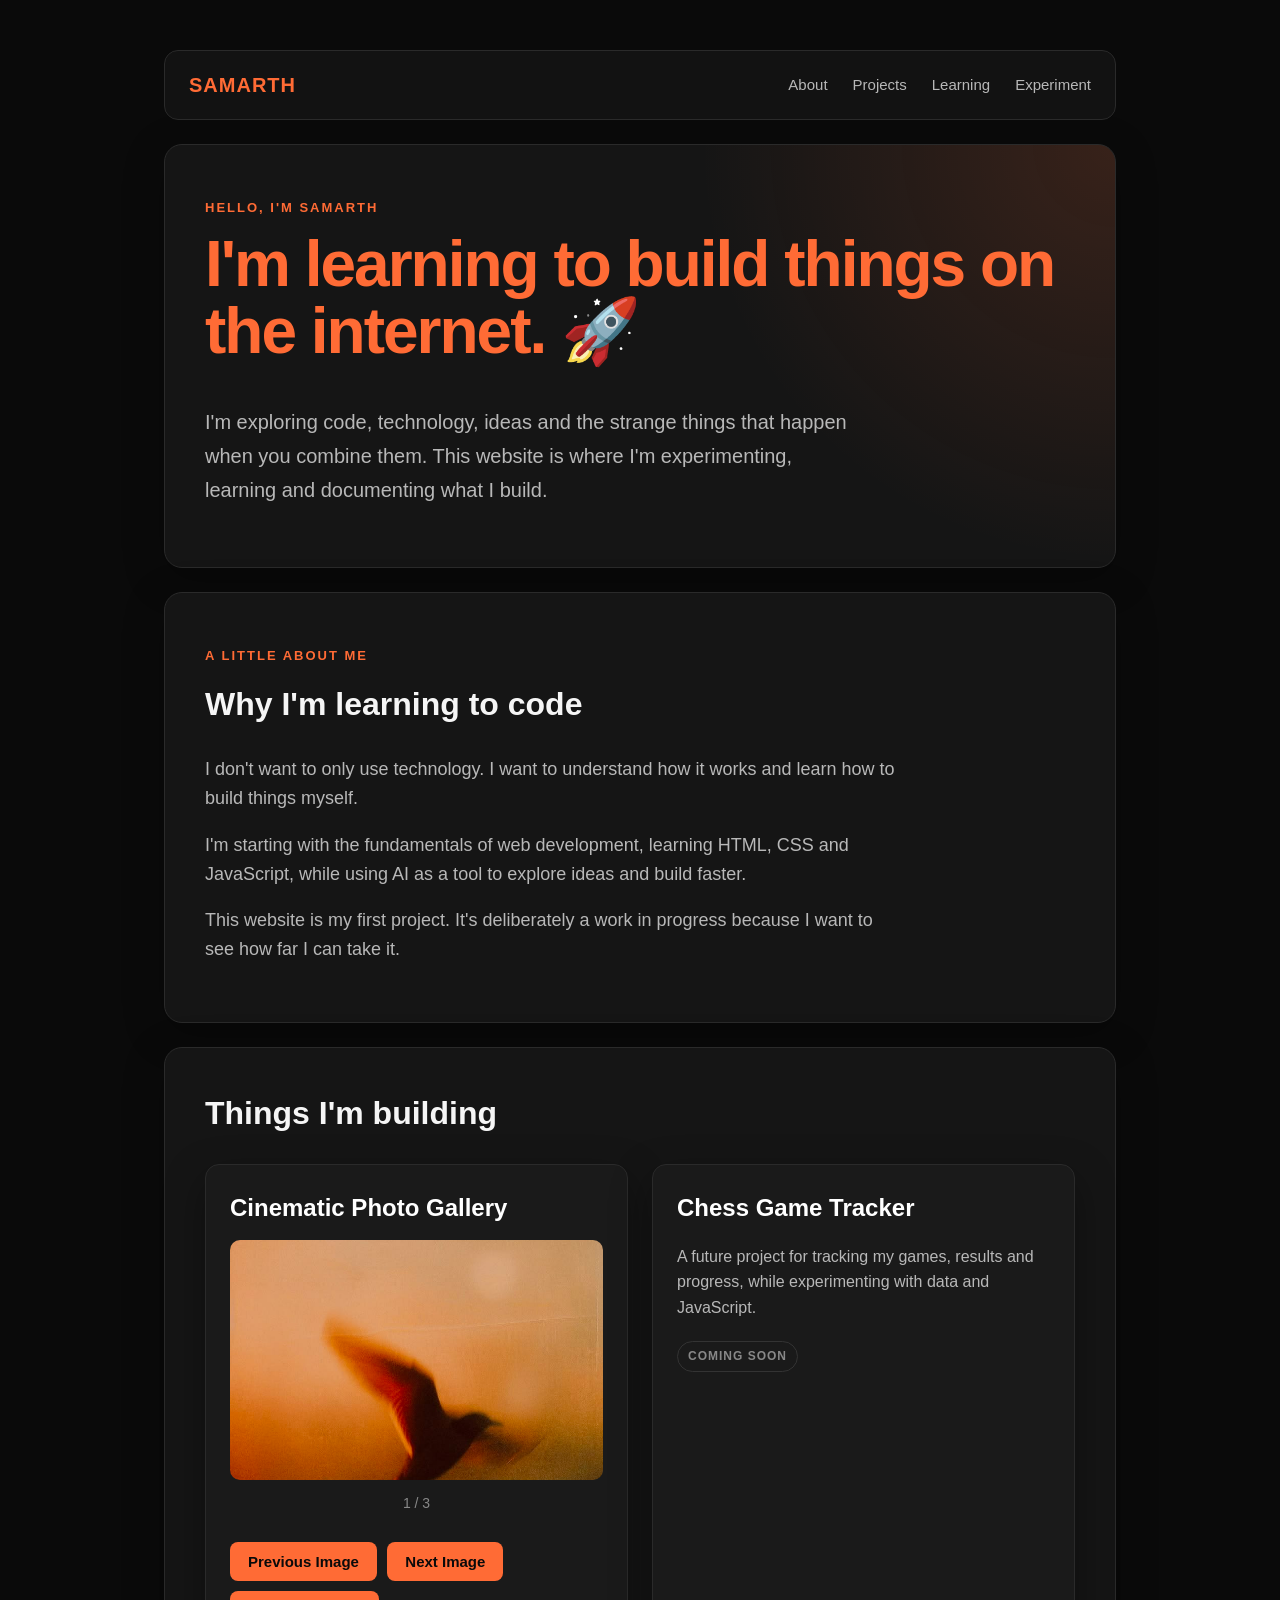
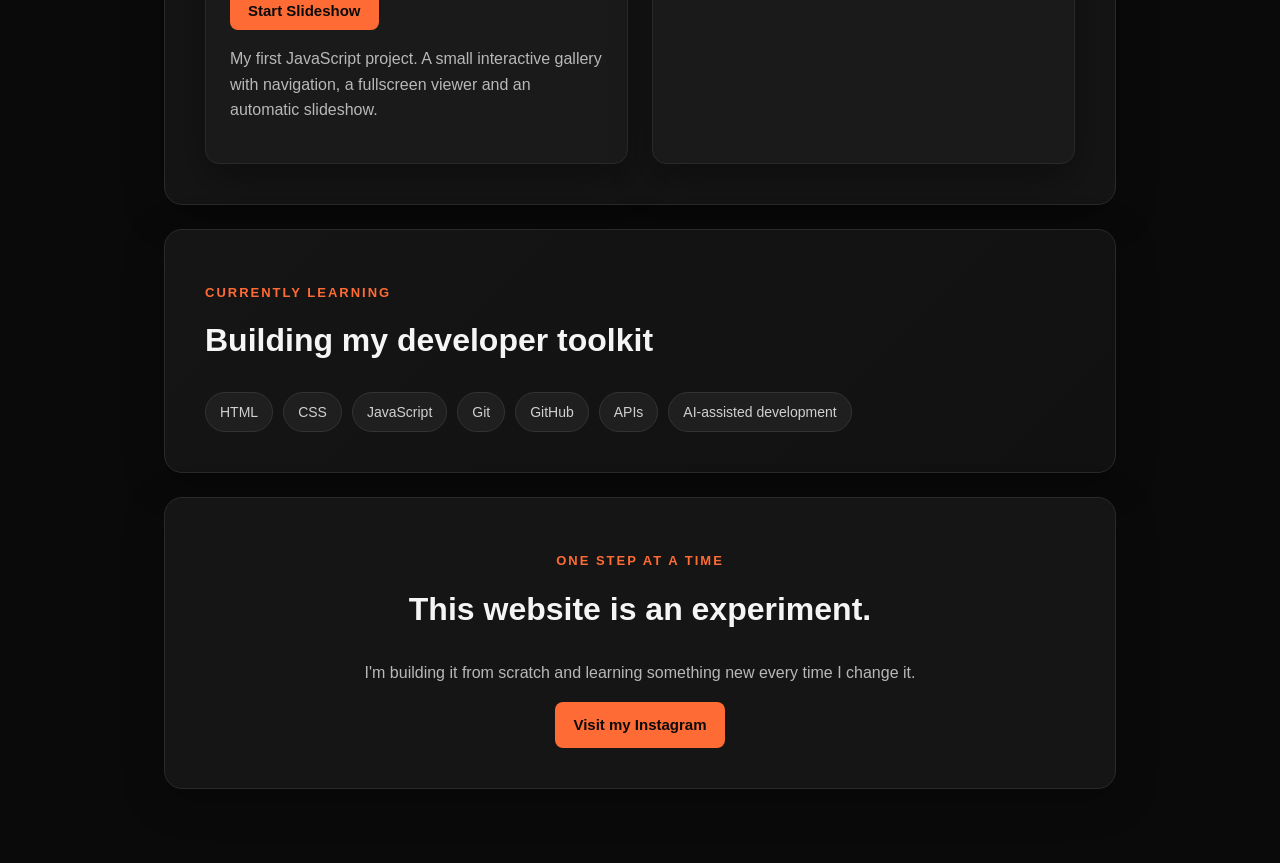
==== index.html @ b14de24b "Update hero heading" ====
<!DOCTYPE html>
<html>

<head>

    <title>Samarth | My First Website</title>

    <link rel="stylesheet" href="style.css">

</head>


<body>


    <!-- =====================================================
         NAVIGATION
         ===================================================== -->

    <nav class="navbar">

        <a href="#" class="logo">
            SAMARTH
        </a>

        <div class="nav-links">

            <a href="#about">
                About
            </a>

            <a href="#projects">
                Projects
            </a>

            <a href="#learning">
                Learning
            </a>

            <a href="#experiment">
                Experiment
            </a>

        </div>

    </nav>



    <!-- =====================================================
         HERO
         ===================================================== -->

    <div class="intro">

        <p class="eyebrow">
            HELLO, I'M SAMARTH
        </p>

        <h1>
            I'm learning to build things on the internet.   🚀
        </h1>

        <p class="intro-text">
            I'm exploring code, technology, ideas and the
            strange things that happen when you combine them.
            This website is where I'm experimenting, learning
            and documenting what I build.
        </p>

    </div>



    <!-- =====================================================
         ABOUT
         ===================================================== -->

    <div class="about-section" id="about">

        <p class="eyebrow">
            A LITTLE ABOUT ME
        </p>

        <h2>
            Why I'm learning to code
        </h2>

        <p>
            I don't want to only use technology.
            I want to understand how it works and learn
            how to build things myself.
        </p>

        <p>
            I'm starting with the fundamentals of web
            development, learning HTML, CSS and JavaScript,
            while using AI as a tool to explore ideas
            and build faster.
        </p>

        <p>
            This website is my first project. It's deliberately
            a work in progress because I want to see how far
            I can take it.
        </p>

    </div>



    <!-- =====================================================
         PROJECTS
         ===================================================== -->

    <div class="projects" id="projects">

        <h2>
            Things I'm building
        </h2>


        <div class="project-list">


            <!-- =================================================
                 PHOTO GALLERY
                 ================================================= -->

            <div class="project">

                <h3>
                    Cinematic Photo Gallery
                </h3>

                <div id="gallery"></div>

                <p id="gallery-counter"></p>

                <button id="previous-image">
                    Previous Image
                </button>

                <button id="next-image">
                    Next Image
                </button>

                <button id="slideshow-button">
                    Start Slideshow
                </button>

                <p>
                    My first JavaScript project. A small
                    interactive gallery with navigation,
                    a fullscreen viewer and an automatic
                    slideshow.
                </p>

            </div>



            <!-- =================================================
                 CHESS TRACKER
                 ================================================= -->

            <div class="project">

                <h3>
                    Chess Game Tracker
                </h3>

                <p>
                    A future project for tracking my games,
                    results and progress, while experimenting
                    with data and JavaScript.
                </p>

                <p class="project-status">
                    COMING SOON
                </p>

            </div>


        </div>

    </div>



    <!-- =====================================================
         CURRENTLY LEARNING
         ===================================================== -->

    <div class="learning" id="learning">

        <p class="eyebrow">
            CURRENTLY LEARNING
        </p>

        <h2>
            Building my developer toolkit
        </h2>

        <div class="learning-list">

            <span>HTML</span>

            <span>CSS</span>

            <span>JavaScript</span>

            <span>Git</span>

            <span>GitHub</span>

            <span>APIs</span>

            <span>AI-assisted development</span>

        </div>

    </div>



    <!-- =====================================================
         EXPERIMENT
         ===================================================== -->

    <div class="experiment" id="experiment">

        <p class="eyebrow">
            ONE STEP AT A TIME
        </p>

        <h2>
            This website is an experiment.
        </h2>

        <p id="experiment-text">
            I'm building it from scratch and learning
            something new every time I change it.
        </p>

        <a
            id="experiment-button"
            href="https://www.instagram.com/samarth0_0/"
            target="_blank"
            rel="noopener noreferrer"
        >
            Visit my Instagram
        </a>

    </div>



    <!-- =====================================================
         LIGHTBOX
         ===================================================== -->

    <div id="lightbox">

        <button id="previous-lightbox">
            ←
        </button>


        <img
            id="lightbox-image"
            src=""
            alt="Enlarged gallery image"
        >


        <button id="next-lightbox">
            →
        </button>


        <button id="close-lightbox">
            ×
        </button>

    </div>



    <!-- =====================================================
         JAVASCRIPT
         ===================================================== -->

    <script src="script.js"></script>


</body>

</html>
---- style.css ----
/* =========================================================
   1. GLOBAL SETTINGS
   ========================================================= */

* {
    box-sizing: border-box;
}

html {
    scroll-behavior: smooth;
}

body {
    background-color: #0a0a0a;

    color: #f5f5f5;

    font-family: Arial, sans-serif;

    max-width: 1000px;

    margin: 0 auto;

    padding: 50px 24px;

    line-height: 1.6;
}


/* =========================================================
   2. TYPOGRAPHY
   ========================================================= */

h1 {
    color: #ff6b35;

    font-size: 64px;

    line-height: 1.05;

    margin-top: 0;

    margin-bottom: 20px;

    letter-spacing: -2px;
}

h2 {
    font-size: 32px;

    margin-top: 0;

    margin-bottom: 25px;
}

h3 {
    color: #ffffff;

    margin-bottom: 12px;
}

p {
    color: #b8b8b8;
}


/* =========================================================
   3. NAVIGATION
   ========================================================= */

.navbar {
    display: flex;

    justify-content: space-between;

    align-items: center;

    padding: 18px 24px;

    margin-bottom: 24px;

    background-color: rgba(21, 21, 21, 0.85);

    border: 1px solid #2a2a2a;

    border-radius: 14px;

    backdrop-filter: blur(10px);

    position: sticky;

    top: 20px;

    z-index: 900;
}

.logo {
    color: #ff6b35;

    font-size: 20px;

    font-weight: bold;

    text-decoration: none;

    letter-spacing: 1px;
}

.nav-links {
    display: flex;

    gap: 25px;
}

.nav-links a {
    color: #b8b8b8;

    text-decoration: none;

    font-size: 15px;

    transition: color 0.2s ease;
}

.nav-links a:hover {
    color: #ffffff;
}


/* =========================================================
   4. MAIN SECTIONS
   ========================================================= */

.intro,
.about-section,
.projects,
.learning,
.experiment {
    background-color: #151515;

    border: 1px solid #2a2a2a;

    border-radius: 18px;

    padding: 40px;

    margin-bottom: 24px;

    box-shadow:
        0 10px 40px rgba(0, 0, 0, 0.25);
}


/* =========================================================
   5. HERO
   ========================================================= */

.intro {
    min-height: 400px;

    display: flex;

    flex-direction: column;

    justify-content: center;

    background:
        radial-gradient(
            circle at top right,
            rgba(255, 107, 53, 0.15),
            transparent 40%
        ),
        #151515;
}

.intro-text {
    max-width: 650px !important;

    font-size: 20px !important;

    line-height: 1.7;
}


/* =========================================================
   6. EYEBROW TEXT
   ========================================================= */

.eyebrow {
    color: #ff6b35 !important;

    font-size: 13px !important;

    font-weight: bold;

    letter-spacing: 2px;

    margin-bottom: 12px;
}


/* =========================================================
   7. ABOUT SECTION
   ========================================================= */

.about-section p:not(.eyebrow) {
    max-width: 700px;

    font-size: 18px;
}


/* =========================================================
   8. PROJECT LIST
   ========================================================= */

.project-list {
    display: flex;

    flex-direction: row;

    gap: 24px;

    justify-content: space-between;

    align-items: stretch;
}


/* =========================================================
   9. PROJECT CARDS
   ========================================================= */

.project {
    background-color: #1a1a1a;

    padding: 24px;

    border: 1px solid #2a2a2a;

    border-radius: 14px;

    flex: 1;

    box-shadow:
        0 15px 40px rgba(0, 0, 0, 0.35);

    transition:
        transform 0.3s ease,
        border-color 0.3s ease,
        box-shadow 0.3s ease;
}

.project:hover {
    transform: translateY(-5px);

    border-color: #444;

    box-shadow:
        0 20px 50px rgba(0, 0, 0, 0.5);
}

.project h3 {
    font-size: 24px;

    margin-top: 0;
}


/* =========================================================
   10. GALLERY IMAGE
   ========================================================= */

.project img {
    width: 100%;

    height: 240px;

    object-fit: cover;

    border-radius: 10px;

    display: block;

    cursor: pointer;

    transition:
        transform 0.3s ease,
        filter 0.3s ease;
}

.project img:hover {
    transform: scale(1.03);

    filter: brightness(1.08);
}


/* =========================================================
   11. GALLERY COUNTER
   ========================================================= */

#gallery-counter {
    text-align: center;

    color: #888;

    font-size: 14px;

    margin: 12px 0 18px;
}


/* =========================================================
   12. GENERAL BUTTONS
   ========================================================= */

button {
    background-color: #ff6b35;

    color: #0a0a0a;

    border: none;

    padding: 11px 18px;

    font-size: 15px;

    font-weight: bold;

    border-radius: 8px;

    cursor: pointer;

    transition:
        transform 0.2s ease,
        opacity 0.2s ease,
        box-shadow 0.2s ease;
}

button:hover {
    transform: translateY(-2px);

    opacity: 0.9;

    box-shadow:
        0 5px 15px rgba(255, 107, 53, 0.25);
}

button:active {
    transform: translateY(0);
}


/* =========================================================
   13. PROJECT BUTTONS
   ========================================================= */

.project button {
    margin-top: 10px;

    margin-right: 6px;
}


/* =========================================================
   14. PROJECT STATUS
   ========================================================= */

.project-status {
    display: inline-block;

    color: #888 !important;

    font-size: 12px !important;

    font-weight: bold;

    letter-spacing: 1px;

    border: 1px solid #333;

    padding: 5px 10px;

    border-radius: 20px;

    margin-top: 5px;
}


/* =========================================================
   15. LEARNING SECTION
   ========================================================= */

.learning {
    background:
        linear-gradient(
            135deg,
            #151515,
            #111111
        );
}

.learning-list {
    display: flex;

    flex-wrap: wrap;

    gap: 10px;
}

.learning-list span {
    background-color: #1f1f1f;

    color: #d0d0d0;

    border: 1px solid #333;

    padding: 8px 14px;

    border-radius: 20px;

    font-size: 14px;

    transition:
        border-color 0.2s ease,
        color 0.2s ease;
}

.learning-list span:hover {
    color: #ffffff;

    border-color: #ff6b35;
}


/* =========================================================
   16. EXPERIMENT SECTION
   ========================================================= */

.experiment {
    text-align: center;
}


/* =========================================================
   17. INSTAGRAM LINK
   ========================================================= */

#experiment-button {
    display: inline-block;

    background-color: #ff6b35;

    color: #0a0a0a;

    text-decoration: none;

    padding: 11px 18px;

    font-size: 15px;

    font-weight: bold;

    border-radius: 8px;

    cursor: pointer;

    transition:
        transform 0.2s ease,
        opacity 0.2s ease,
        box-shadow 0.2s ease;
}

#experiment-button:hover {
    transform: translateY(-2px);

    opacity: 0.9;

    box-shadow:
        0 5px 15px rgba(255, 107, 53, 0.25);
}


/* =========================================================
   18. LIGHTBOX
   ========================================================= */

#lightbox {
    display: none;

    position: fixed;

    top: 0;

    left: 0;

    width: 100%;

    height: 100vh;

    background-color: rgba(0, 0, 0, 0.92);

    justify-content: center;

    align-items: center;

    z-index: 1000;

    padding: 40px;
}


/* =========================================================
   19. LIGHTBOX IMAGE
   ========================================================= */

#lightbox-image {
    max-width: 90%;

    max-height: 85vh;

    object-fit: contain;

    border-radius: 12px;

    box-shadow:
        0 20px 80px rgba(0, 0, 0, 0.8);
}


/* =========================================================
   20. LIGHTBOX ARROWS
   ========================================================= */

#previous-lightbox,
#next-lightbox {
    position: absolute;

    top: 50%;

    width: 52px;

    height: 52px;

    padding: 0;

    border-radius: 50%;

    background-color: rgba(255, 255, 255, 0.15);

    border: 1px solid rgba(255, 255, 255, 0.30);

    color: white;

    font-size: 24px;

    font-weight: normal;

    display: flex;

    justify-content: center;

    align-items: center;

    backdrop-filter: blur(8px);

    cursor: pointer;

    box-shadow: none;

    opacity: 1;

    transition:
        background-color 0.3s ease,
        transform 0.2s ease;
}

#previous-lightbox {
    left: 28px;

    transform: translateY(-50%);
}

#next-lightbox {
    right: 28px;

    transform: translateY(-50%);
}

#previous-lightbox:hover,
#next-lightbox:hover {
    background-color: rgba(255, 255, 255, 0.25);

    transform:
        translateY(-50%)
        scale(1.05);

    opacity: 1;

    box-shadow: none;
}


/* =========================================================
   21. LIGHTBOX CLOSE BUTTON
   ========================================================= */

#close-lightbox {
    position: absolute;

    top: 25px;

    right: 25px;

    background-color: rgba(255, 255, 255, 0.10);

    color: white;

    border: 1px solid rgba(255, 255, 255, 0.20);

    padding: 10px 16px;

    border-radius: 8px;

    backdrop-filter: blur(10px);
}

#close-lightbox:hover {
    background-color: rgba(255, 255, 255, 0.20);

    transform: none;

    box-shadow: none;

    opacity: 1;
}


/* =========================================================
   22. RESPONSIVE DESIGN
   ========================================================= */

@media (max-width: 700px) {

    body {
        max-width: none;

        margin: 0;

        padding: 25px 15px;
    }


    h1 {
        font-size: 44px;

        letter-spacing: -1px;
    }


    h2 {
        font-size: 28px;
    }


    /* Mobile navigation */

    .navbar {
        padding: 15px 18px;
    }


    .nav-links {
        gap: 12px;
    }


    .nav-links a {
        font-size: 13px;
    }


    .logo {
        font-size: 17px;
    }


    /* Mobile sections */

    .intro,
    .about-section,
    .projects,
    .learning,
    .experiment {
        padding: 25px;

        border-radius: 14px;
    }


    .intro {
        min-height: 300px;
    }


    .intro-text {
        font-size: 18px !important;
    }


    .about-section p:not(.eyebrow) {
        font-size: 16px;
    }


    /* Mobile projects */

    .project-list {
        flex-direction: column;

        gap: 20px;
    }


    .project {
        width: 100%;
    }


    .project img {
        height: 220px;
    }


    /* Mobile lightbox */

    #lightbox {
        padding: 20px;
    }


    #lightbox-image {
        max-width: 95%;

        max-height: 80vh;
    }


    #previous-lightbox {
        left: 12px;
    }


    #next-lightbox {
        right: 12px;
    }


    #previous-lightbox,
    #next-lightbox {
        width: 44px;

        height: 44px;

        font-size: 20px;
    }


    #close-lightbox {
        top: 15px;

        right: 15px;
    }

}
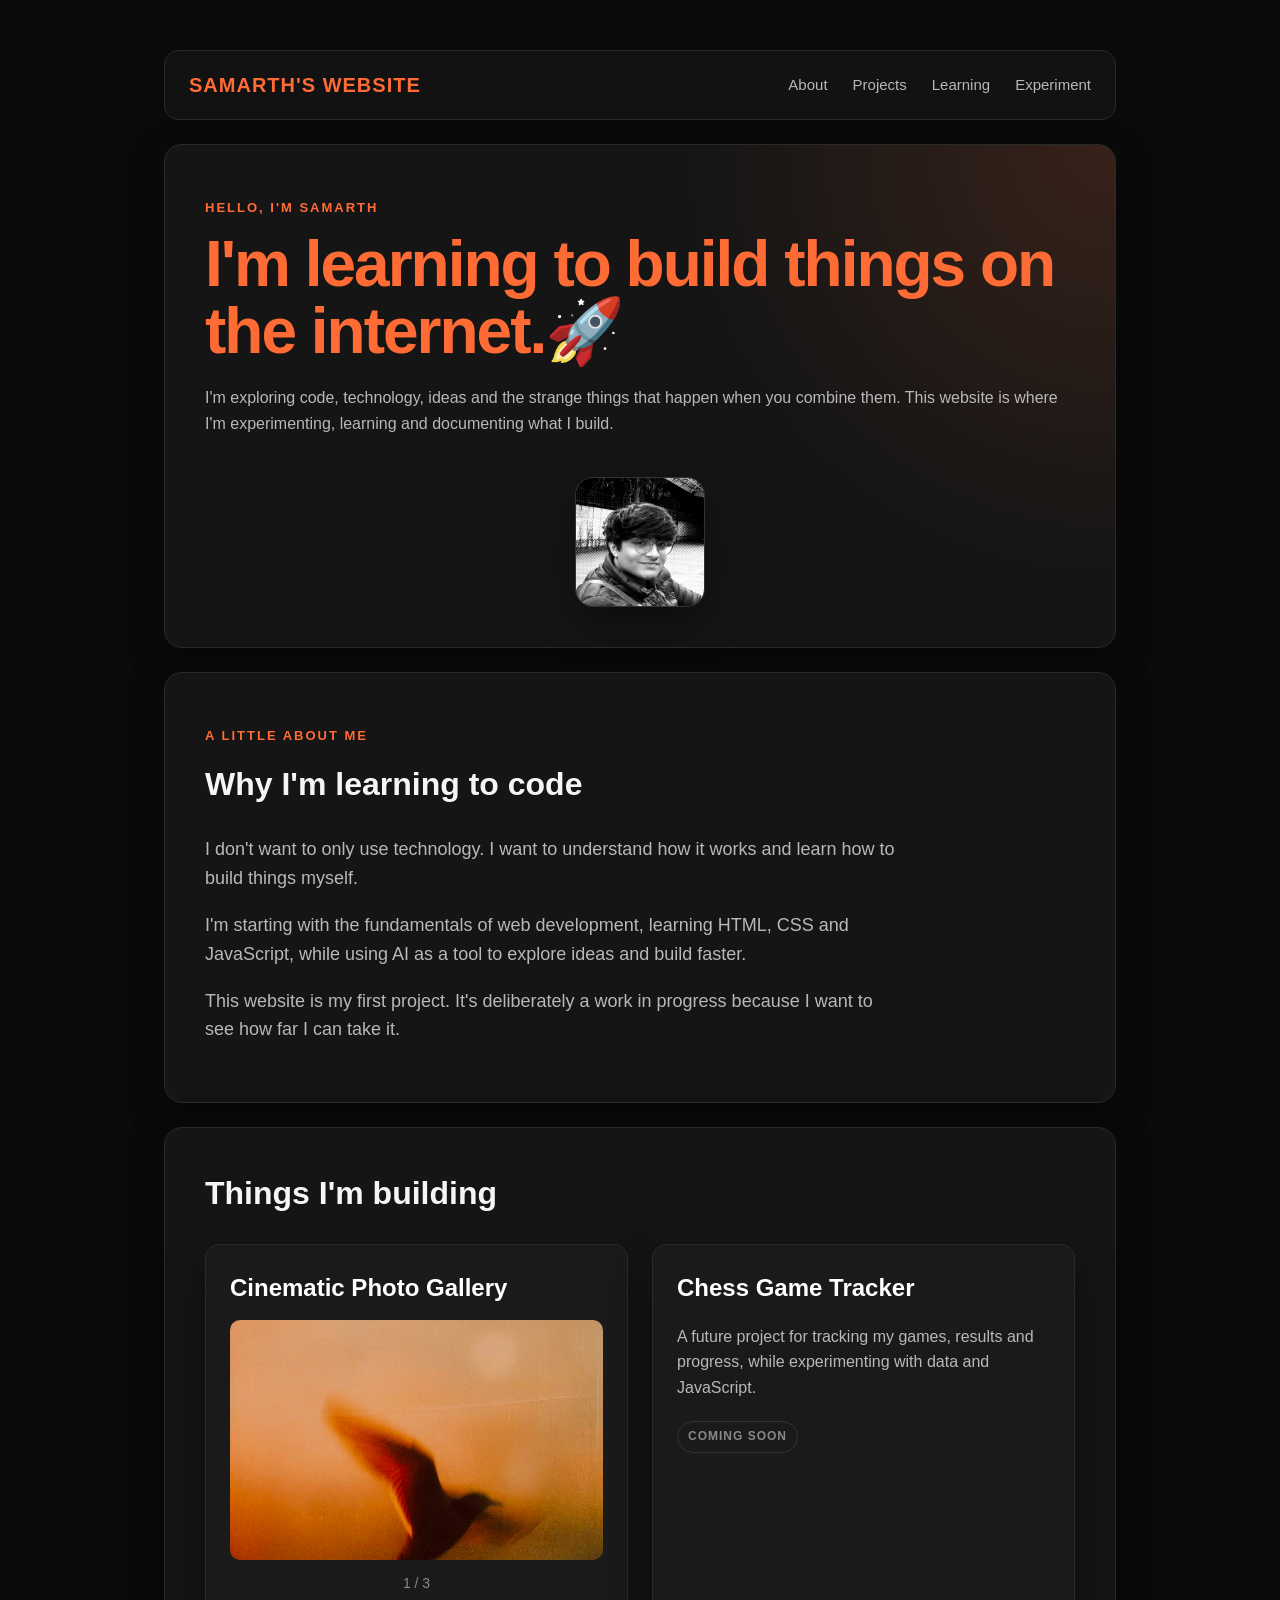
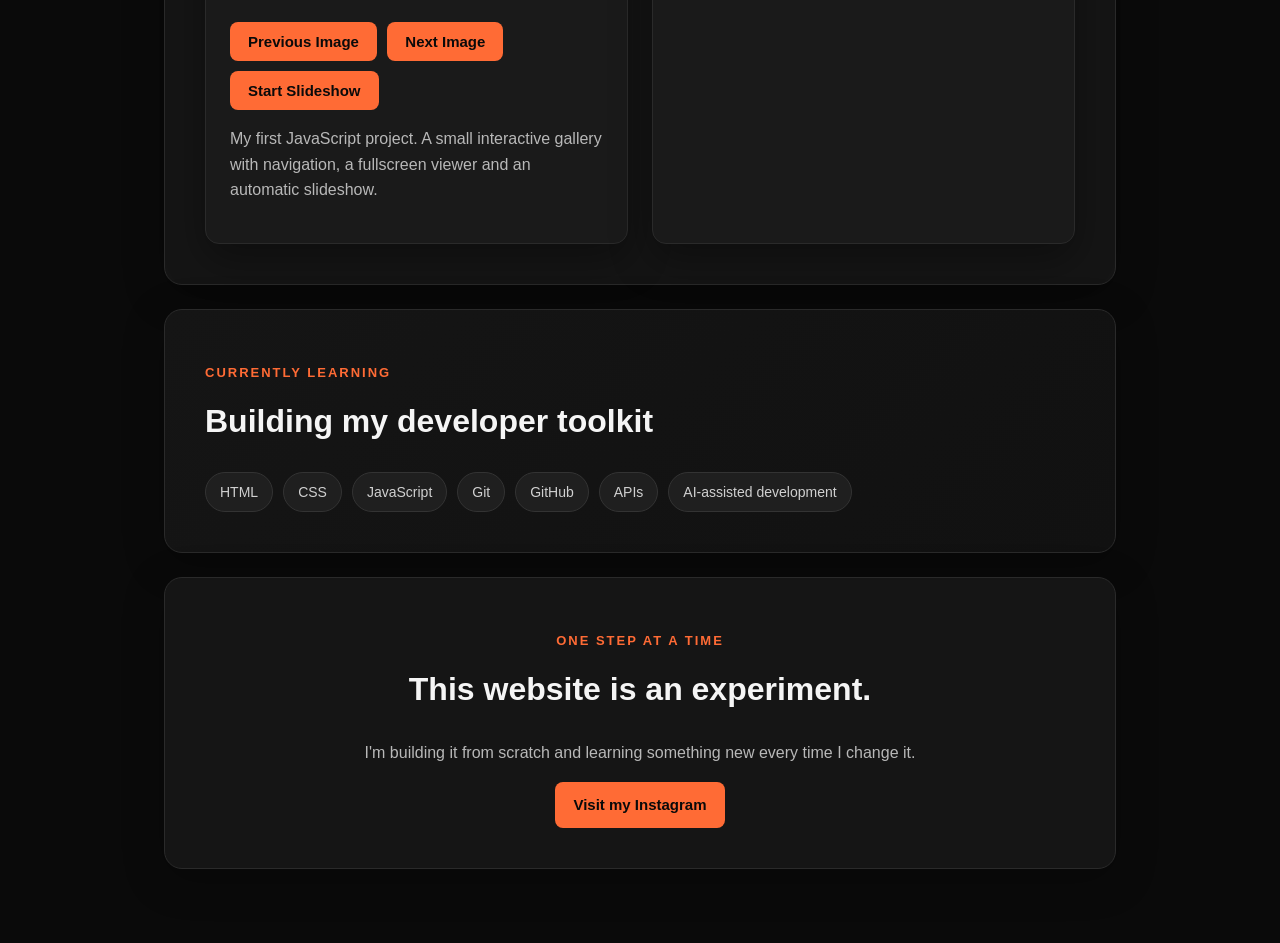
==== commit 474ddd32: "Add profile photo interaction" ====
--- a/index.html
+++ b/index.html
@@ -20,7 +20,7 @@
     <nav class="navbar">
 
         <a href="#" class="logo">
-            SAMARTH
+            SAMARTH'S WEBSITE
         </a>
 
         <div class="nav-links">
@@ -51,14 +51,16 @@
          HERO
          ===================================================== -->
 
-    <div class="intro">
+<div class="intro">
+
+    <div class="intro-content">
 
         <p class="eyebrow">
             HELLO, I'M SAMARTH
         </p>
 
         <h1>
-            I'm learning to build things on the internet.   🚀
+            I'm learning to build things on the internet.🚀
         </h1>
 
         <p class="intro-text">
@@ -69,6 +71,15 @@
         </p>
 
     </div>
+
+
+    <img
+        class="profile-image"
+        src="images/samarth.jpg"
+        alt="Samarth"
+    >
+
+</div>
 
 
 
--- a/style.css
+++ b/style.css
@@ -149,6 +149,64 @@
     box-shadow:
         0 10px 40px rgba(0, 0, 0, 0.25);
 }
+/* =========================================================
+   HERO CONTENT
+   ========================================================= */
+
+.intro {
+    display: flex;
+
+    flex-direction: row;
+
+    align-items: center;
+
+    justify-content: space-between;
+
+    gap: 40px;
+}
+
+
+.intro-content {
+    flex: 1;
+
+    min-width: 0;
+}
+
+
+/* =========================================================
+   PROFILE IMAGE
+   ========================================================= */
+
+.profile-image {
+    width: 180px;
+    height: 180px;
+
+    object-fit: cover;
+
+    border-radius: 18px;
+
+    border: 1px solid #333;
+
+    cursor: pointer;
+
+    flex-shrink: 0;
+
+    box-shadow:
+        0 15px 40px rgba(0, 0, 0, 0.4);
+    transition:
+    transform 0.35s ease,
+    box-shadow 0.35s ease,
+    border-color 0.35s ease;
+}
+.profile-image:hover {
+    transform: translateY(-6px) scale(1.03);
+
+    border-color: rgba(255, 107, 53, 0.6);
+
+    box-shadow:
+        0 25px 60px rgba(0, 0, 0, 0.55),
+        0 0 70px rgba(255, 107, 53, 0.15);
+}
 
 
 /* =========================================================
@@ -158,11 +216,7 @@
 .intro {
     min-height: 400px;
 
-    display: flex;
-
-    flex-direction: column;
-
-    justify-content: center;
+    justify-content: space-between;
 
     background:
         radial-gradient(
@@ -173,14 +227,6 @@
         #151515;
 }
 
-.intro-text {
-    max-width: 650px !important;
-
-    font-size: 20px !important;
-
-    line-height: 1.7;
-}
-
 
 /* =========================================================
    6. EYEBROW TEXT
@@ -773,4 +819,20 @@
         right: 15px;
     }
 
-}+}
+    .intro {
+        flex-direction: column;
+
+        align-items: flex-start;
+
+        gap: 25px;
+    }
+
+
+    .profile-image {
+        width: 130px;
+
+        height: 130px;
+
+        align-self: center;
+    }
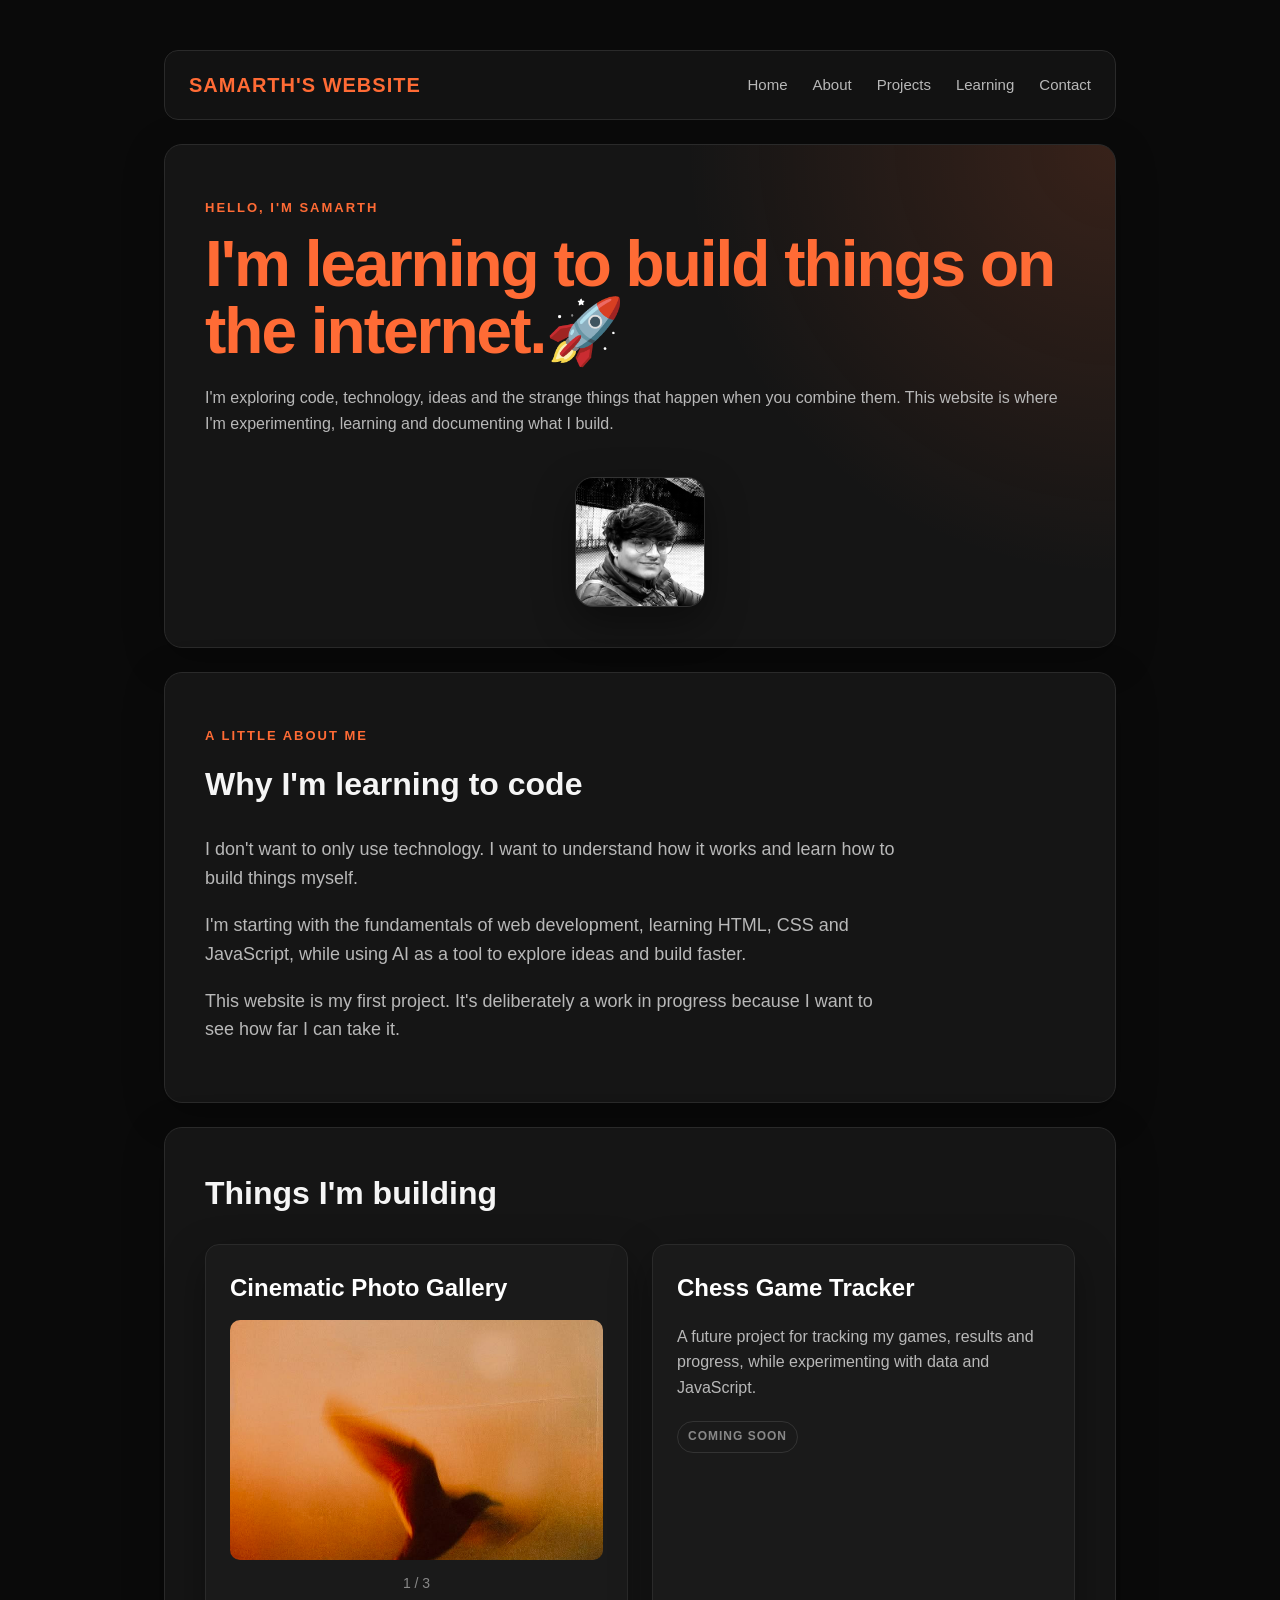
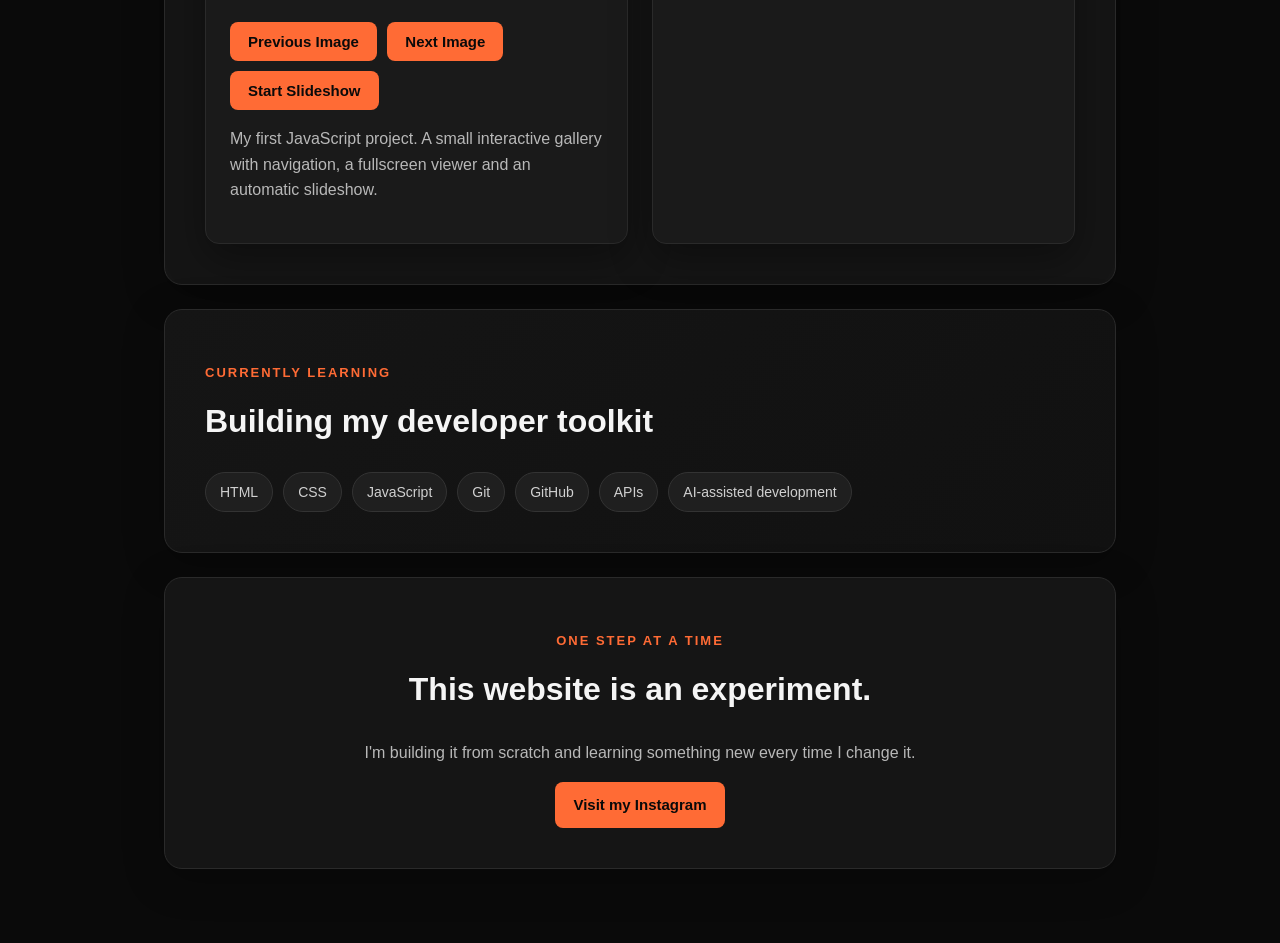
==== commit 45f0f064: "Add pages and SEO files" ====
--- a/index.html
+++ b/index.html
@@ -23,25 +23,29 @@
             SAMARTH'S WEBSITE
         </a>
 
-        <div class="nav-links">
-
-            <a href="#about">
-                About
-            </a>
-
-            <a href="#projects">
-                Projects
-            </a>
-
-            <a href="#learning">
-                Learning
-            </a>
-
-            <a href="#experiment">
-                Experiment
-            </a>
-
-        </div>
+       <div class="nav-links">
+
+    <a href="index.html">
+        Home
+    </a>
+
+    <a href="about.html">
+        About
+    </a>
+
+    <a href="projects.html">
+        Projects
+    </a>
+
+    <a href="learning.html">
+        Learning
+    </a>
+
+    <a href="contact.html">
+        Contact
+    </a>
+
+</div>
 
     </nav>
 
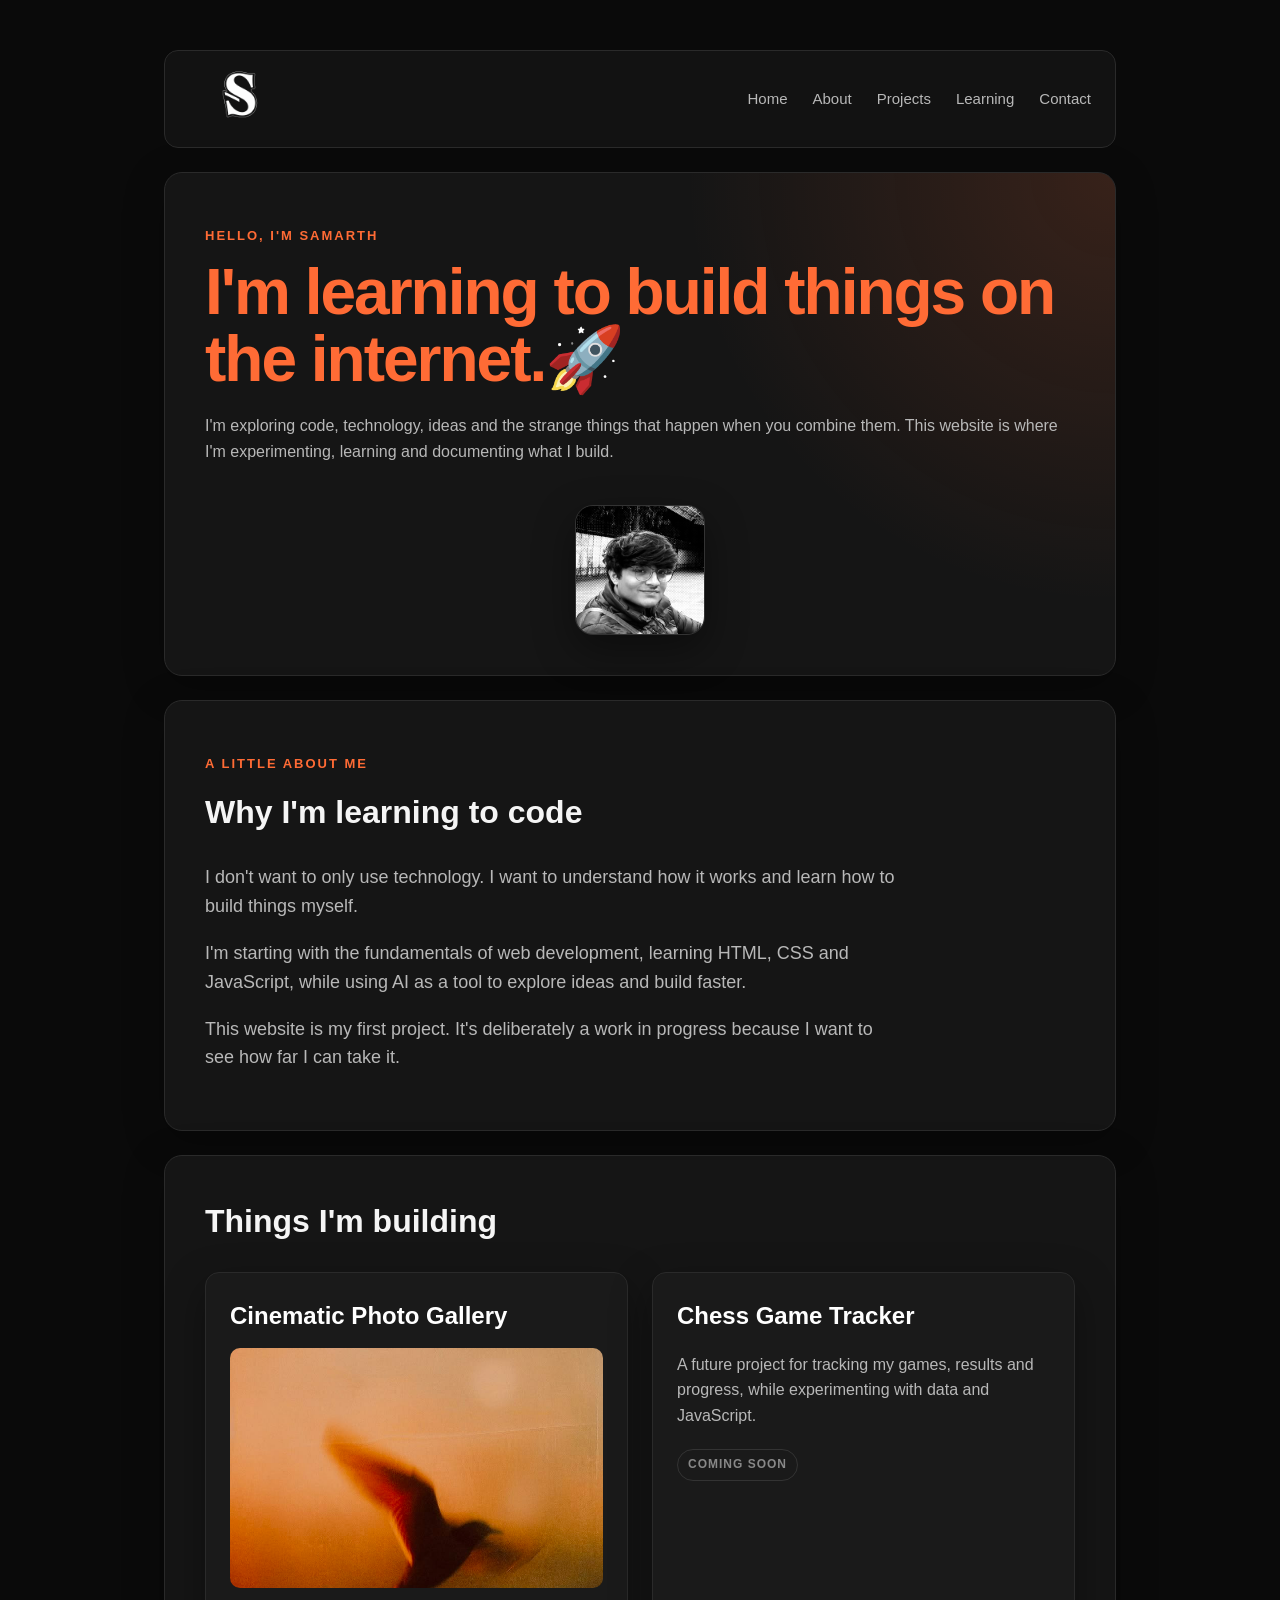
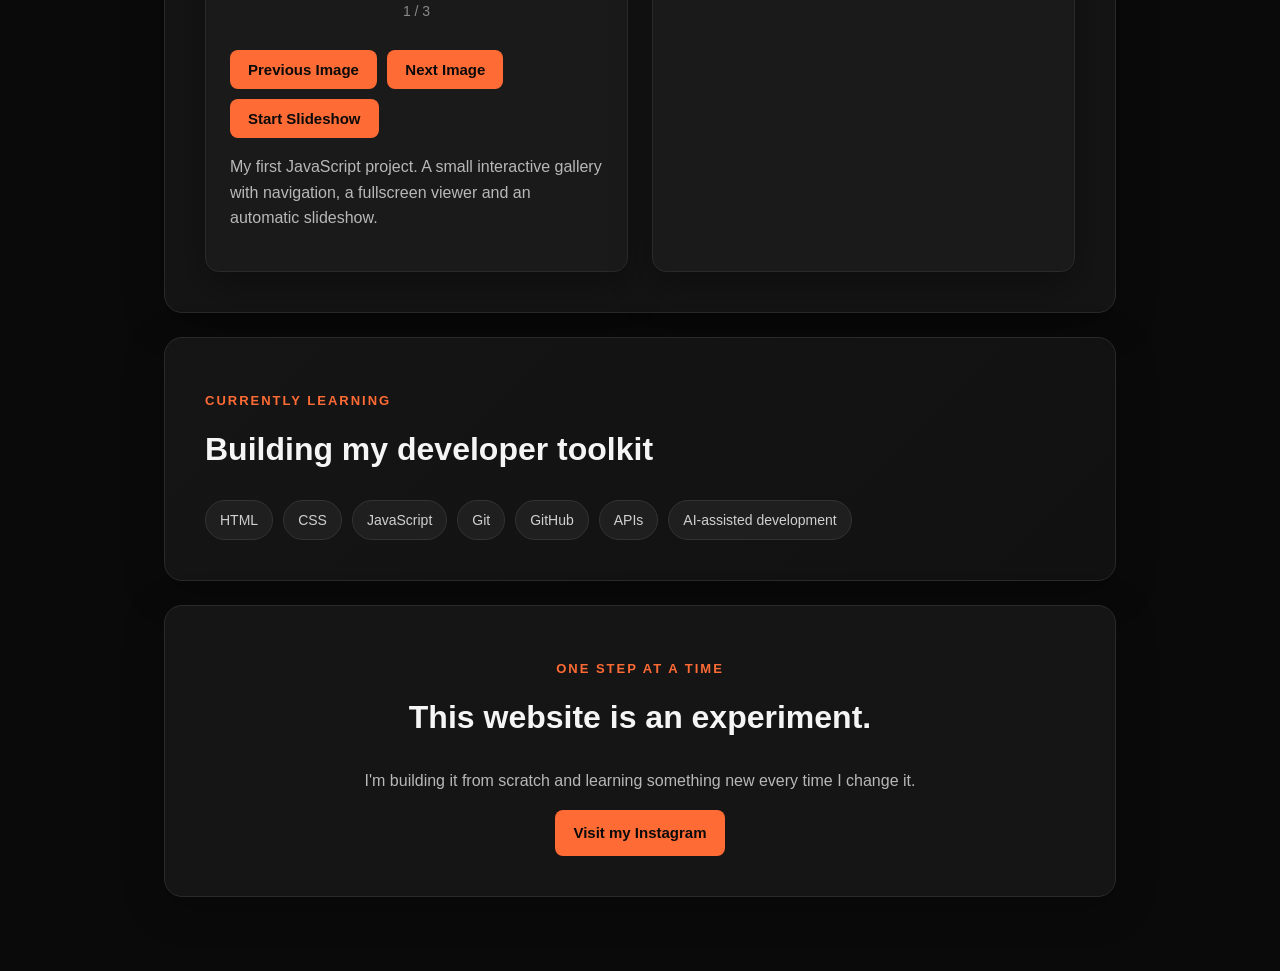
==== commit 4a85bab3: "Update branding and SEO" ====
--- a/index.html
+++ b/index.html
@@ -1,11 +1,58 @@
 <!DOCTYPE html>
-<html>
+<html lang="en">
 
 <head>
-
-    <title>Samarth | My First Website</title>
-
-    <link rel="stylesheet" href="style.css">
+    <meta charset="UTF-8">
+
+<meta
+    name="viewport"
+    content="width=device-width, initial-scale=1.0"
+>
+ <meta
+        name="description"
+        content="Samarth's personal website, where he explores web development, technology, ideas and projects while learning to build on the internet."
+    >
+    <!-- Open Graph -->
+<meta
+    property="og:title"
+    content="Samarth | Building, Learning & Experimenting on the Web"
+>
+
+<meta
+    property="og:description"
+    content="Samarth's personal website, where he explores web development, technology, ideas and projects while learning to build on the internet."
+>
+
+<meta
+    property="og:type"
+    content="website"
+>
+
+<meta
+    property="og:url"
+    content="https://itsmesamarth420-cloud.github.io/my-first-website/"
+>
+
+<meta
+    property="og:image"
+    content="https://itsmesamarth420-cloud.github.io/my-first-website/images/samarth.jpg"
+>
+
+    <link
+    rel="canonical"
+    href="https://itsmesamarth420-cloud.github.io/my-first-website/"
+>
+
+    <title>Samarth | Building, Learning & Experimenting on the Web</title>
+    
+    <link
+    rel="icon"
+    type="image/png"
+    href="images/favicon.png"
+>
+
+    <link rel="stylesheet" 
+          href="style.css">
 
 </head>
 
@@ -19,8 +66,11 @@
 
     <nav class="navbar">
 
-        <a href="#" class="logo">
-            SAMARTH'S WEBSITE
+        <a href="index.html" class="logo">
+            <img
+                 src="images/logo.png"
+                 alt="Samarth logo"
+    >
         </a>
 
        <div class="nav-links">
--- a/style.css
+++ b/style.css
@@ -835,4 +835,63 @@
         height: 130px;
 
         align-self: center;
-    }+    }
+/* =========================================================
+   NAVBAR LOGO IMAGE
+   ========================================================= */
+
+.logo img {
+    width: 100px;
+    height: 60px;
+
+    object-fit: cover;
+    object-position: center;
+
+    display: block;
+
+    border-radius: 8px;
+
+    transition:
+        transform 0.3s ease,
+        opacity 0.3s ease;
+}
+
+
+.logo img:hover {
+    transform: scale(1.04);
+    opacity: 0.9;
+}
+/* =========================================================
+   CONTACT PAGE IMAGE
+   ========================================================= */
+
+.contact-image {
+    width: 220px;
+    height: 220px;
+
+    object-fit: cover;
+
+    display: block;
+    cursor: pointer;
+
+    margin: 35px auto 0;
+
+    border-radius: 18px;
+
+    border: 1px solid #2a2a2a;
+
+    box-shadow:
+        0 15px 40px rgba(0, 0, 0, 0.4);
+
+    transition:
+        transform 0.3s ease,
+        box-shadow 0.3s ease;
+}
+
+
+.contact-image:hover {
+    transform: translateY(-5px);
+
+    box-shadow:
+        0 20px 50px rgba(0, 0, 0, 0.55);
+}
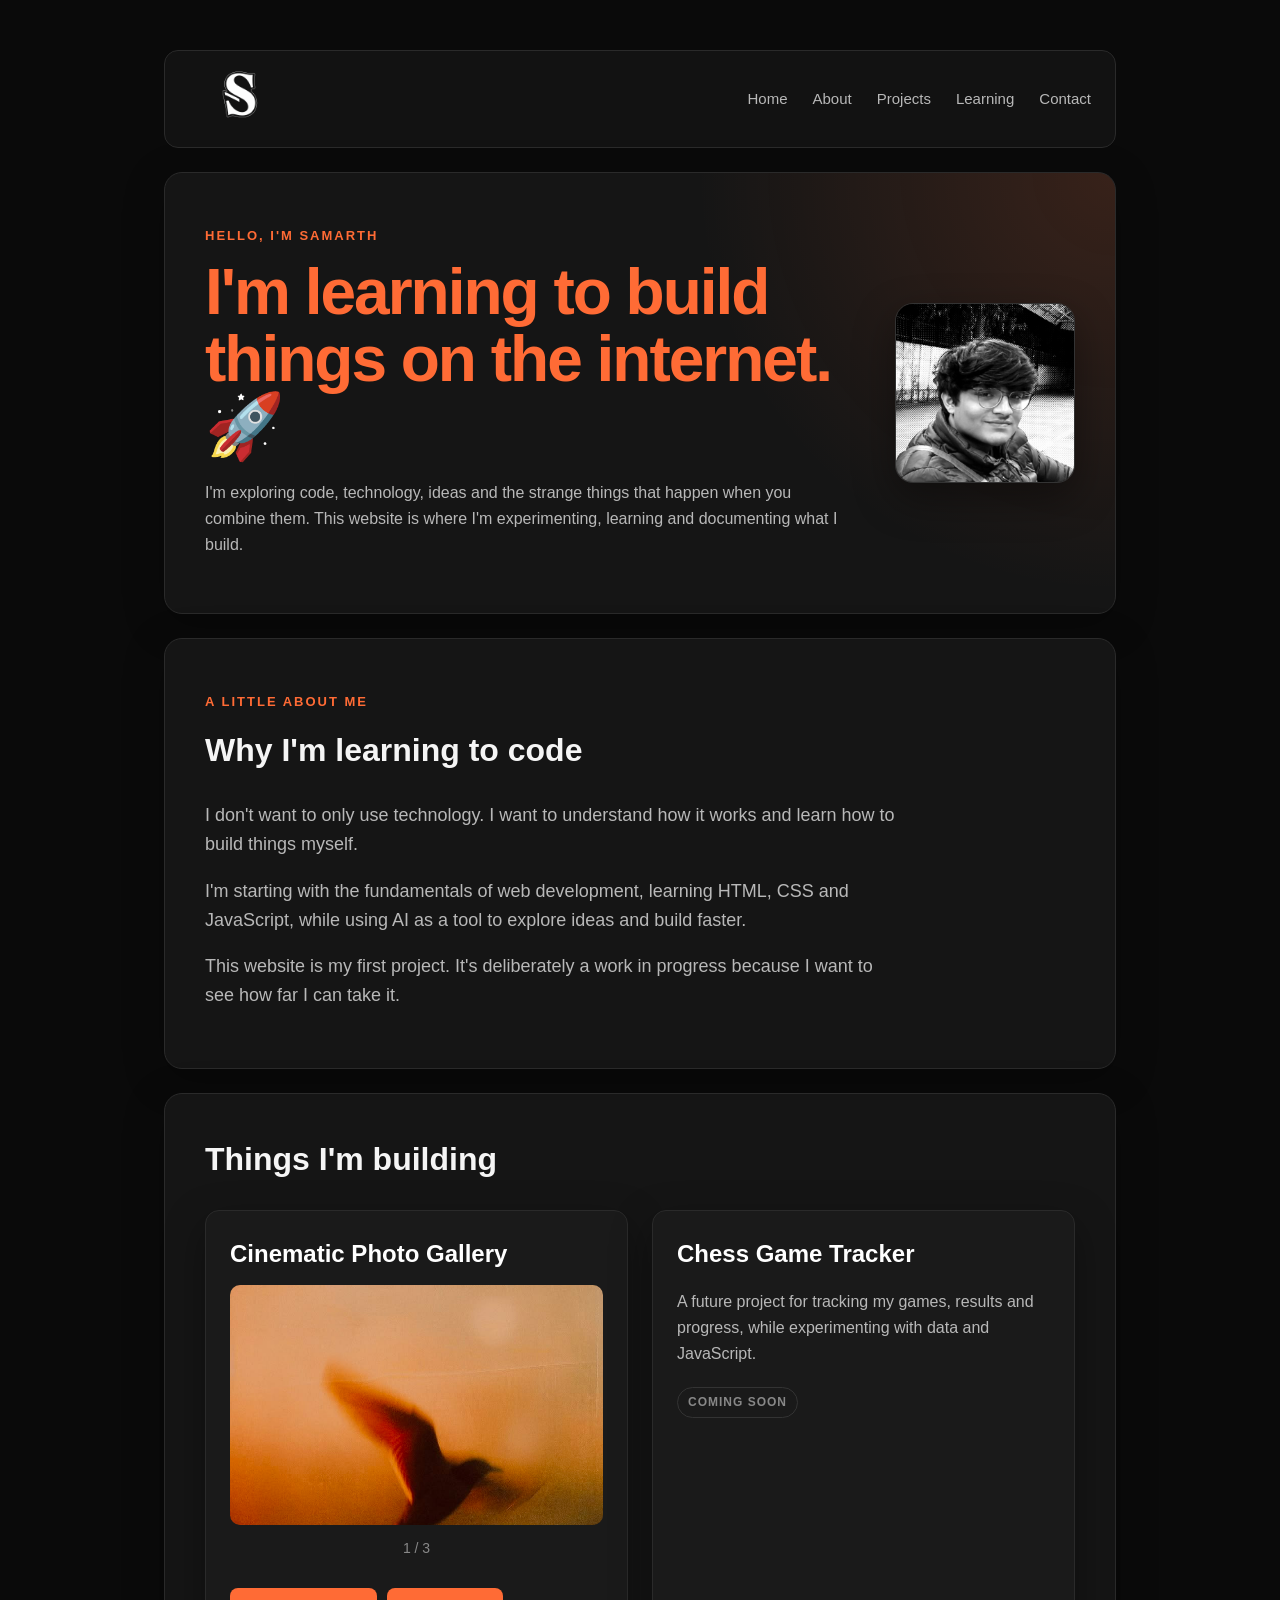
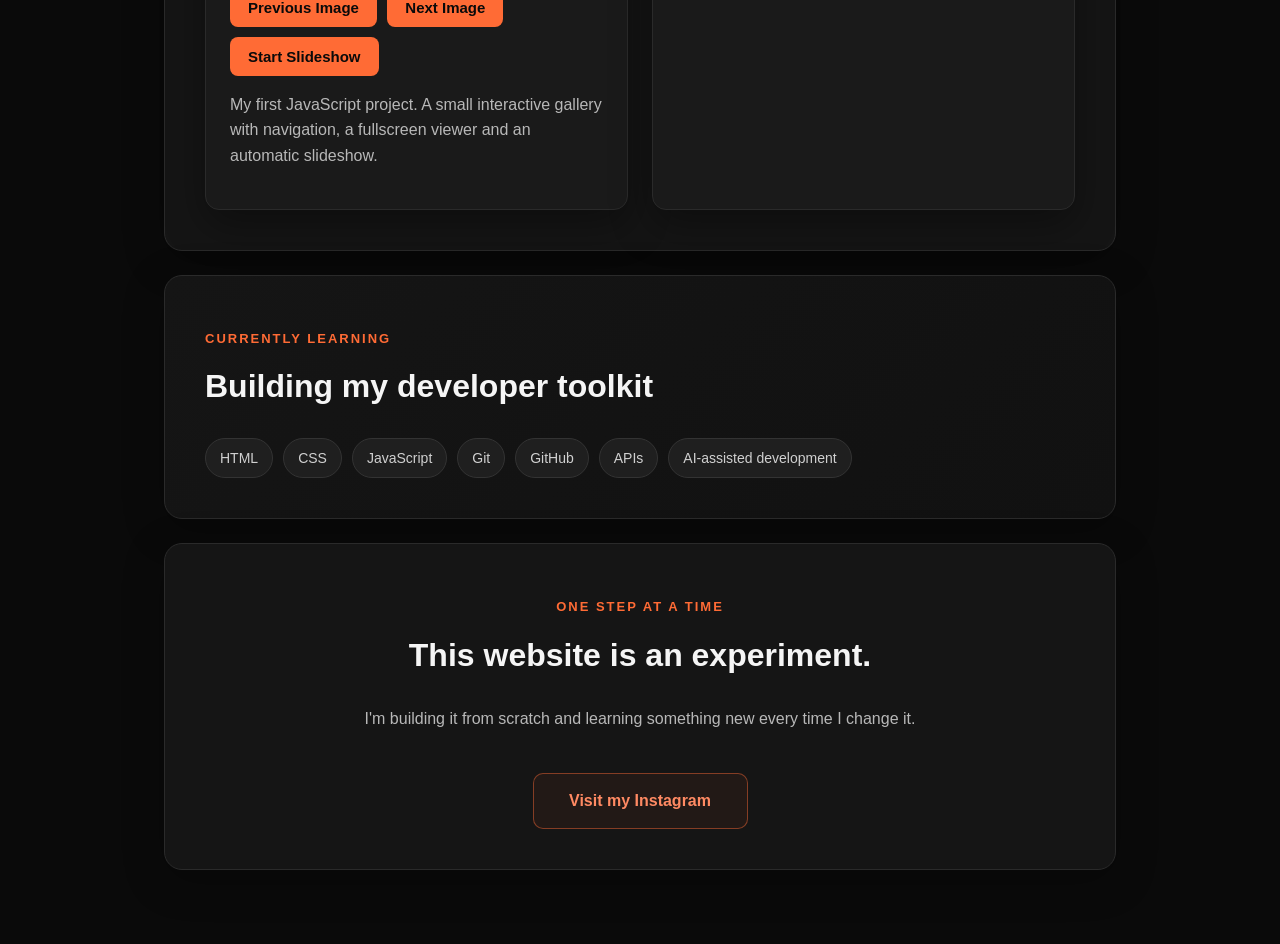
==== commit 4f7a06e5: "Migrate pages to clean URLs" ====
--- a/index.html
+++ b/index.html
@@ -1,58 +1,94 @@
 <!DOCTYPE html>
+
 <html lang="en">
 
 <head>
+
+    <!-- =====================================================
+         BASIC SEO
+         ===================================================== -->
+
     <meta charset="UTF-8">
 
-<meta
-    name="viewport"
-    content="width=device-width, initial-scale=1.0"
->
- <meta
+    <meta
+        name="viewport"
+        content="width=device-width, initial-scale=1.0"
+    >
+
+    <meta
         name="description"
         content="Samarth's personal website, where he explores web development, technology, ideas and projects while learning to build on the internet."
     >
-    <!-- Open Graph -->
-<meta
-    property="og:title"
-    content="Samarth | Building, Learning & Experimenting on the Web"
->
-
-<meta
-    property="og:description"
-    content="Samarth's personal website, where he explores web development, technology, ideas and projects while learning to build on the internet."
->
-
-<meta
-    property="og:type"
-    content="website"
->
-
-<meta
-    property="og:url"
-    content="https://itsmesamarth420-cloud.github.io/my-first-website/"
->
-
-<meta
-    property="og:image"
-    content="https://itsmesamarth420-cloud.github.io/my-first-website/images/samarth.jpg"
->
+
+
+    <!-- =====================================================
+         OPEN GRAPH
+         ===================================================== -->
+
+    <meta
+        property="og:title"
+        content="Samarth | Building, Learning & Experimenting on the Web"
+    >
+
+    <meta
+        property="og:description"
+        content="Samarth's personal website, where he explores web development, technology, ideas and projects while learning to build on the internet."
+    >
+
+    <meta
+        property="og:type"
+        content="website"
+    >
+
+    <meta
+        property="og:url"
+        content="https://samarth.website/"
+    >
+
+    <meta
+        property="og:image"
+        content="https://samarth.website/images/samarth.jpg"
+    >
+
+
+    <!-- =====================================================
+         CANONICAL
+         ===================================================== -->
 
     <link
-    rel="canonical"
-    href="https://itsmesamarth420-cloud.github.io/my-first-website/"
->
-
-    <title>Samarth | Building, Learning & Experimenting on the Web</title>
-    
+        rel="canonical"
+        href="https://samarth.website/"
+    >
+
+
+    <!-- =====================================================
+         TITLE
+         ===================================================== -->
+
+    <title>
+        Samarth | Building, Learning & Experimenting on the Web
+    </title>
+
+
+    <!-- =====================================================
+         FAVICON
+         ===================================================== -->
+
     <link
-    rel="icon"
-    type="image/png"
-    href="images/favicon.png"
->
-
-    <link rel="stylesheet" 
-          href="style.css">
+        rel="icon"
+        type="image/png"
+        href="images/favicon.png"
+    >
+
+
+    <!-- =====================================================
+         STYLESHEET
+         ===================================================== -->
+
+    <link
+        rel="stylesheet"
+        href="style.css"
+    >
 
 </head>
 
@@ -66,36 +102,42 @@
 
     <nav class="navbar">
 
-        <a href="index.html" class="logo">
+        <a
+            href="./"
+            class="logo"
+        >
+
             <img
-                 src="images/logo.png"
-                 alt="Samarth logo"
-    >
+                src="images/logo.png"
+                alt="Samarth logo"
+            >
+
         </a>
 
-       <div class="nav-links">
-
-    <a href="index.html">
-        Home
-    </a>
-
-    <a href="about.html">
-        About
-    </a>
-
-    <a href="projects.html">
-        Projects
-    </a>
-
-    <a href="learning.html">
-        Learning
-    </a>
-
-    <a href="contact.html">
-        Contact
-    </a>
-
-</div>
+
+        <div class="nav-links">
+
+            <a href="./">
+                Home
+            </a>
+
+            <a href="about/">
+                About
+            </a>
+
+            <a href="projects/">
+                Projects
+            </a>
+
+            <a href="learning/">
+                Learning
+            </a>
+
+            <a href="contact/">
+                Contact
+            </a>
+
+        </div>
 
     </nav>
 
@@ -105,35 +147,35 @@
          HERO
          ===================================================== -->
 
-<div class="intro">
-
-    <div class="intro-content">
-
-        <p class="eyebrow">
-            HELLO, I'M SAMARTH
-        </p>
-
-        <h1>
-            I'm learning to build things on the internet.🚀
-        </h1>
-
-        <p class="intro-text">
-            I'm exploring code, technology, ideas and the
-            strange things that happen when you combine them.
-            This website is where I'm experimenting, learning
-            and documenting what I build.
-        </p>
-
-    </div>
-
-
-    <img
-        class="profile-image"
-        src="images/samarth.jpg"
-        alt="Samarth"
-    >
-
-</div>
+    <div class="intro">
+
+        <div class="intro-content">
+
+            <p class="eyebrow">
+                HELLO, I'M SAMARTH
+            </p>
+
+            <h1>
+                I'm learning to build things on the internet.🚀
+            </h1>
+
+            <p class="intro-text">
+                I'm exploring code, technology, ideas and the
+                strange things that happen when you combine them.
+                This website is where I'm experimenting, learning
+                and documenting what I build.
+            </p>
+
+        </div>
+
+
+        <img
+            class="profile-image"
+            src="images/samarth.jpg"
+            alt="Samarth"
+        >
+
+    </div>
 
 
 
@@ -141,7 +183,10 @@
          ABOUT
          ===================================================== -->
 
-    <div class="about-section" id="about">
+    <div
+        class="about-section"
+        id="about"
+    >
 
         <p class="eyebrow">
             A LITTLE ABOUT ME
@@ -178,7 +223,10 @@
          PROJECTS
          ===================================================== -->
 
-    <div class="projects" id="projects">
+    <div
+        class="projects"
+        id="projects"
+    >
 
         <h2>
             Things I'm building
@@ -202,17 +250,21 @@
 
                 <p id="gallery-counter"></p>
 
+
                 <button id="previous-image">
                     Previous Image
                 </button>
 
+
                 <button id="next-image">
                     Next Image
                 </button>
 
+
                 <button id="slideshow-button">
                     Start Slideshow
                 </button>
+
 
                 <p>
                     My first JavaScript project. A small
@@ -258,7 +310,10 @@
          CURRENTLY LEARNING
          ===================================================== -->
 
-    <div class="learning" id="learning">
+    <div
+        class="learning"
+        id="learning"
+    >
 
         <p class="eyebrow">
             CURRENTLY LEARNING
@@ -268,6 +323,7 @@
             Building my developer toolkit
         </h2>
 
+
         <div class="learning-list">
 
             <span>HTML</span>
@@ -294,7 +350,10 @@
          EXPERIMENT
          ===================================================== -->
 
-    <div class="experiment" id="experiment">
+    <div
+        class="experiment"
+        id="experiment"
+    >
 
         <p class="eyebrow">
             ONE STEP AT A TIME
@@ -309,8 +368,9 @@
             something new every time I change it.
         </p>
 
+
         <a
-            id="experiment-button"
+            class="experiment-button"
             href="https://www.instagram.com/samarth0_0/"
             target="_blank"
             rel="noopener noreferrer"
@@ -328,6 +388,7 @@
 
     <div id="lightbox">
 
+
         <button id="previous-lightbox">
             ←
         </button>
--- a/style.css
+++ b/style.css
@@ -149,8 +149,10 @@
     box-shadow:
         0 10px 40px rgba(0, 0, 0, 0.25);
 }
-/* =========================================================
-   HERO CONTENT
+
+
+/* =========================================================
+   5. HERO CONTENT
    ========================================================= */
 
 .intro {
@@ -163,60 +165,8 @@
     justify-content: space-between;
 
     gap: 40px;
-}
-
-
-.intro-content {
-    flex: 1;
-
-    min-width: 0;
-}
-
-
-/* =========================================================
-   PROFILE IMAGE
-   ========================================================= */
-
-.profile-image {
-    width: 180px;
-    height: 180px;
-
-    object-fit: cover;
-
-    border-radius: 18px;
-
-    border: 1px solid #333;
-
-    cursor: pointer;
-
-    flex-shrink: 0;
-
-    box-shadow:
-        0 15px 40px rgba(0, 0, 0, 0.4);
-    transition:
-    transform 0.35s ease,
-    box-shadow 0.35s ease,
-    border-color 0.35s ease;
-}
-.profile-image:hover {
-    transform: translateY(-6px) scale(1.03);
-
-    border-color: rgba(255, 107, 53, 0.6);
-
-    box-shadow:
-        0 25px 60px rgba(0, 0, 0, 0.55),
-        0 0 70px rgba(255, 107, 53, 0.15);
-}
-
-
-/* =========================================================
-   5. HERO
-   ========================================================= */
-
-.intro {
+
     min-height: 400px;
-
-    justify-content: space-between;
 
     background:
         radial-gradient(
@@ -227,9 +177,54 @@
         #151515;
 }
 
-
-/* =========================================================
-   6. EYEBROW TEXT
+.intro-content {
+    flex: 1;
+
+    min-width: 0;
+}
+
+
+/* =========================================================
+   6. PROFILE IMAGE
+   ========================================================= */
+
+.profile-image {
+    width: 180px;
+
+    height: 180px;
+
+    object-fit: cover;
+
+    border-radius: 18px;
+
+    border: 1px solid #333;
+
+    cursor: pointer;
+
+    flex-shrink: 0;
+
+    box-shadow:
+        0 15px 40px rgba(0, 0, 0, 0.4);
+
+    transition:
+        transform 0.35s ease,
+        box-shadow 0.35s ease,
+        border-color 0.35s ease;
+}
+
+.profile-image:hover {
+    transform: translateY(-6px) scale(1.03);
+
+    border-color: rgba(255, 107, 53, 0.6);
+
+    box-shadow:
+        0 25px 60px rgba(0, 0, 0, 0.55),
+        0 0 70px rgba(255, 107, 53, 0.15);
+}
+
+
+/* =========================================================
+   7. EYEBROW TEXT
    ========================================================= */
 
 .eyebrow {
@@ -246,7 +241,7 @@
 
 
 /* =========================================================
-   7. ABOUT SECTION
+   8. ABOUT SECTION
    ========================================================= */
 
 .about-section p:not(.eyebrow) {
@@ -257,7 +252,7 @@
 
 
 /* =========================================================
-   8. PROJECT LIST
+   9. PROJECT LIST
    ========================================================= */
 
 .project-list {
@@ -274,7 +269,7 @@
 
 
 /* =========================================================
-   9. PROJECT CARDS
+   10. PROJECT CARDS
    ========================================================= */
 
 .project {
@@ -314,7 +309,7 @@
 
 
 /* =========================================================
-   10. GALLERY IMAGE
+   11. GALLERY IMAGE
    ========================================================= */
 
 .project img {
@@ -343,7 +338,7 @@
 
 
 /* =========================================================
-   11. GALLERY COUNTER
+   12. GALLERY COUNTER
    ========================================================= */
 
 #gallery-counter {
@@ -358,7 +353,7 @@
 
 
 /* =========================================================
-   12. GENERAL BUTTONS
+   13. GENERAL BUTTONS
    ========================================================= */
 
 button {
@@ -399,7 +394,7 @@
 
 
 /* =========================================================
-   13. PROJECT BUTTONS
+   14. PROJECT BUTTONS
    ========================================================= */
 
 .project button {
@@ -410,7 +405,7 @@
 
 
 /* =========================================================
-   14. PROJECT STATUS
+   15. PROJECT STATUS
    ========================================================= */
 
 .project-status {
@@ -435,7 +430,7 @@
 
 
 /* =========================================================
-   15. LEARNING SECTION
+   16. LEARNING SECTION
    ========================================================= */
 
 .learning {
@@ -481,50 +476,11 @@
 
 
 /* =========================================================
-   16. EXPERIMENT SECTION
+   17. EXPERIMENT SECTION
    ========================================================= */
 
 .experiment {
     text-align: center;
-}
-
-
-/* =========================================================
-   17. INSTAGRAM LINK
-   ========================================================= */
-
-#experiment-button {
-    display: inline-block;
-
-    background-color: #ff6b35;
-
-    color: #0a0a0a;
-
-    text-decoration: none;
-
-    padding: 11px 18px;
-
-    font-size: 15px;
-
-    font-weight: bold;
-
-    border-radius: 8px;
-
-    cursor: pointer;
-
-    transition:
-        transform 0.2s ease,
-        opacity 0.2s ease,
-        box-shadow 0.2s ease;
-}
-
-#experiment-button:hover {
-    transform: translateY(-2px);
-
-    opacity: 0.9;
-
-    box-shadow:
-        0 5px 15px rgba(255, 107, 53, 0.25);
 }
 
 
@@ -710,7 +666,9 @@
     }
 
 
-    /* Mobile navigation */
+    /* -----------------------------------------------------
+       Mobile navigation
+       ----------------------------------------------------- */
 
     .navbar {
         padding: 15px 18px;
@@ -732,7 +690,9 @@
     }
 
 
-    /* Mobile sections */
+    /* -----------------------------------------------------
+       Mobile sections
+       ----------------------------------------------------- */
 
     .intro,
     .about-section,
@@ -745,8 +705,18 @@
     }
 
 
+    /* -----------------------------------------------------
+       Mobile hero
+       ----------------------------------------------------- */
+
     .intro {
         min-height: 300px;
+
+        flex-direction: column;
+
+        align-items: flex-start;
+
+        gap: 25px;
     }
 
 
@@ -755,12 +725,27 @@
     }
 
 
+    .profile-image {
+        width: 130px;
+
+        height: 130px;
+
+        align-self: center;
+    }
+
+
+    /* -----------------------------------------------------
+       Mobile about section
+       ----------------------------------------------------- */
+
     .about-section p:not(.eyebrow) {
         font-size: 16px;
     }
 
 
-    /* Mobile projects */
+    /* -----------------------------------------------------
+       Mobile projects
+       ----------------------------------------------------- */
 
     .project-list {
         flex-direction: column;
@@ -779,7 +764,9 @@
     }
 
 
-    /* Mobile lightbox */
+    /* -----------------------------------------------------
+       Mobile lightbox
+       ----------------------------------------------------- */
 
     #lightbox {
         padding: 20px;
@@ -819,32 +806,35 @@
         right: 15px;
     }
 
-}
-    .intro {
-        flex-direction: column;
-
-        align-items: flex-start;
-
-        gap: 25px;
-    }
-
-
-    .profile-image {
-        width: 130px;
-
-        height: 130px;
-
-        align-self: center;
-    }
-/* =========================================================
-   NAVBAR LOGO IMAGE
+
+    /* -----------------------------------------------------
+       Mobile social links
+       ----------------------------------------------------- */
+
+    .experiment-button {
+        width: 100%;
+
+        max-width: 300px;
+
+        margin-left: auto;
+
+        margin-right: auto;
+    }
+
+}
+
+
+/* =========================================================
+   23. NAVBAR LOGO IMAGE
    ========================================================= */
 
 .logo img {
     width: 100px;
+
     height: 60px;
 
     object-fit: cover;
+
     object-position: center;
 
     display: block;
@@ -856,22 +846,26 @@
         opacity 0.3s ease;
 }
 
-
 .logo img:hover {
     transform: scale(1.04);
+
     opacity: 0.9;
 }
-/* =========================================================
-   CONTACT PAGE IMAGE
+
+
+/* =========================================================
+   24. CONTACT PAGE IMAGE
    ========================================================= */
 
 .contact-image {
     width: 220px;
+
     height: 220px;
 
     object-fit: cover;
 
     display: block;
+
     cursor: pointer;
 
     margin: 35px auto 0;
@@ -888,10 +882,116 @@
         box-shadow 0.3s ease;
 }
 
-
 .contact-image:hover {
     transform: translateY(-5px);
 
     box-shadow:
         0 20px 50px rgba(0, 0, 0, 0.55);
+}
+
+
+/* =========================================================
+   25. CONTACT SOCIAL LINKS
+   ========================================================= */
+
+.experiment-button {
+    display: inline-flex;
+
+    width: 215px;
+
+    min-height: 56px;
+
+    align-items: center;
+
+    justify-content: center;
+
+    margin: 25px 6px 0;
+
+    padding: 14px 20px;
+
+    background-color: rgba(255, 107, 53, 0.06);
+
+    color: #ff8a63;
+
+    border: 1px solid rgba(255, 107, 53, 0.45);
+
+    border-radius: 10px;
+
+    text-decoration: none;
+
+    font-size: 16px;
+
+    font-weight: 600;
+
+    box-sizing: border-box;
+
+    transition:
+        color 0.25s ease,
+        border-color 0.25s ease,
+        background-color 0.25s ease,
+        transform 0.25s ease,
+        box-shadow 0.25s ease;
+}
+
+
+/* ---------------------------------------------------------
+   Instagram
+   --------------------------------------------------------- */
+
+.experiment-button:first-of-type {
+    color: #ff8a63;
+
+    border-color: rgba(255, 107, 53, 0.45);
+
+    background-color: rgba(255, 107, 53, 0.06);
+}
+
+.experiment-button:first-of-type:hover {
+    color: #ffffff;
+
+    border-color: #ff6b35;
+
+    background-color: rgba(255, 107, 53, 0.12);
+
+    transform: translateY(-3px);
+
+    box-shadow:
+        0 10px 30px rgba(0, 0, 0, 0.35),
+        0 0 20px rgba(255, 107, 53, 0.12);
+}
+
+
+/* ---------------------------------------------------------
+   LinkedIn
+   --------------------------------------------------------- */
+
+.experiment-button:nth-of-type(2) {
+    color: #70a9d8;
+
+    border-color: rgba(112, 169, 216, 0.45);
+
+    background-color: rgba(112, 169, 216, 0.06);
+}
+
+.experiment-button:nth-of-type(2):hover {
+    color: #ffffff;
+
+    border-color: #70a9d8;
+
+    background-color: rgba(112, 169, 216, 0.12);
+
+    transform: translateY(-3px);
+
+    box-shadow:
+        0 10px 30px rgba(0, 0, 0, 0.35),
+        0 0 20px rgba(112, 169, 216, 0.12);
+}
+
+
+/* ---------------------------------------------------------
+   Button active state
+   --------------------------------------------------------- */
+
+.experiment-button:active {
+    transform: translateY(-1px);
 }
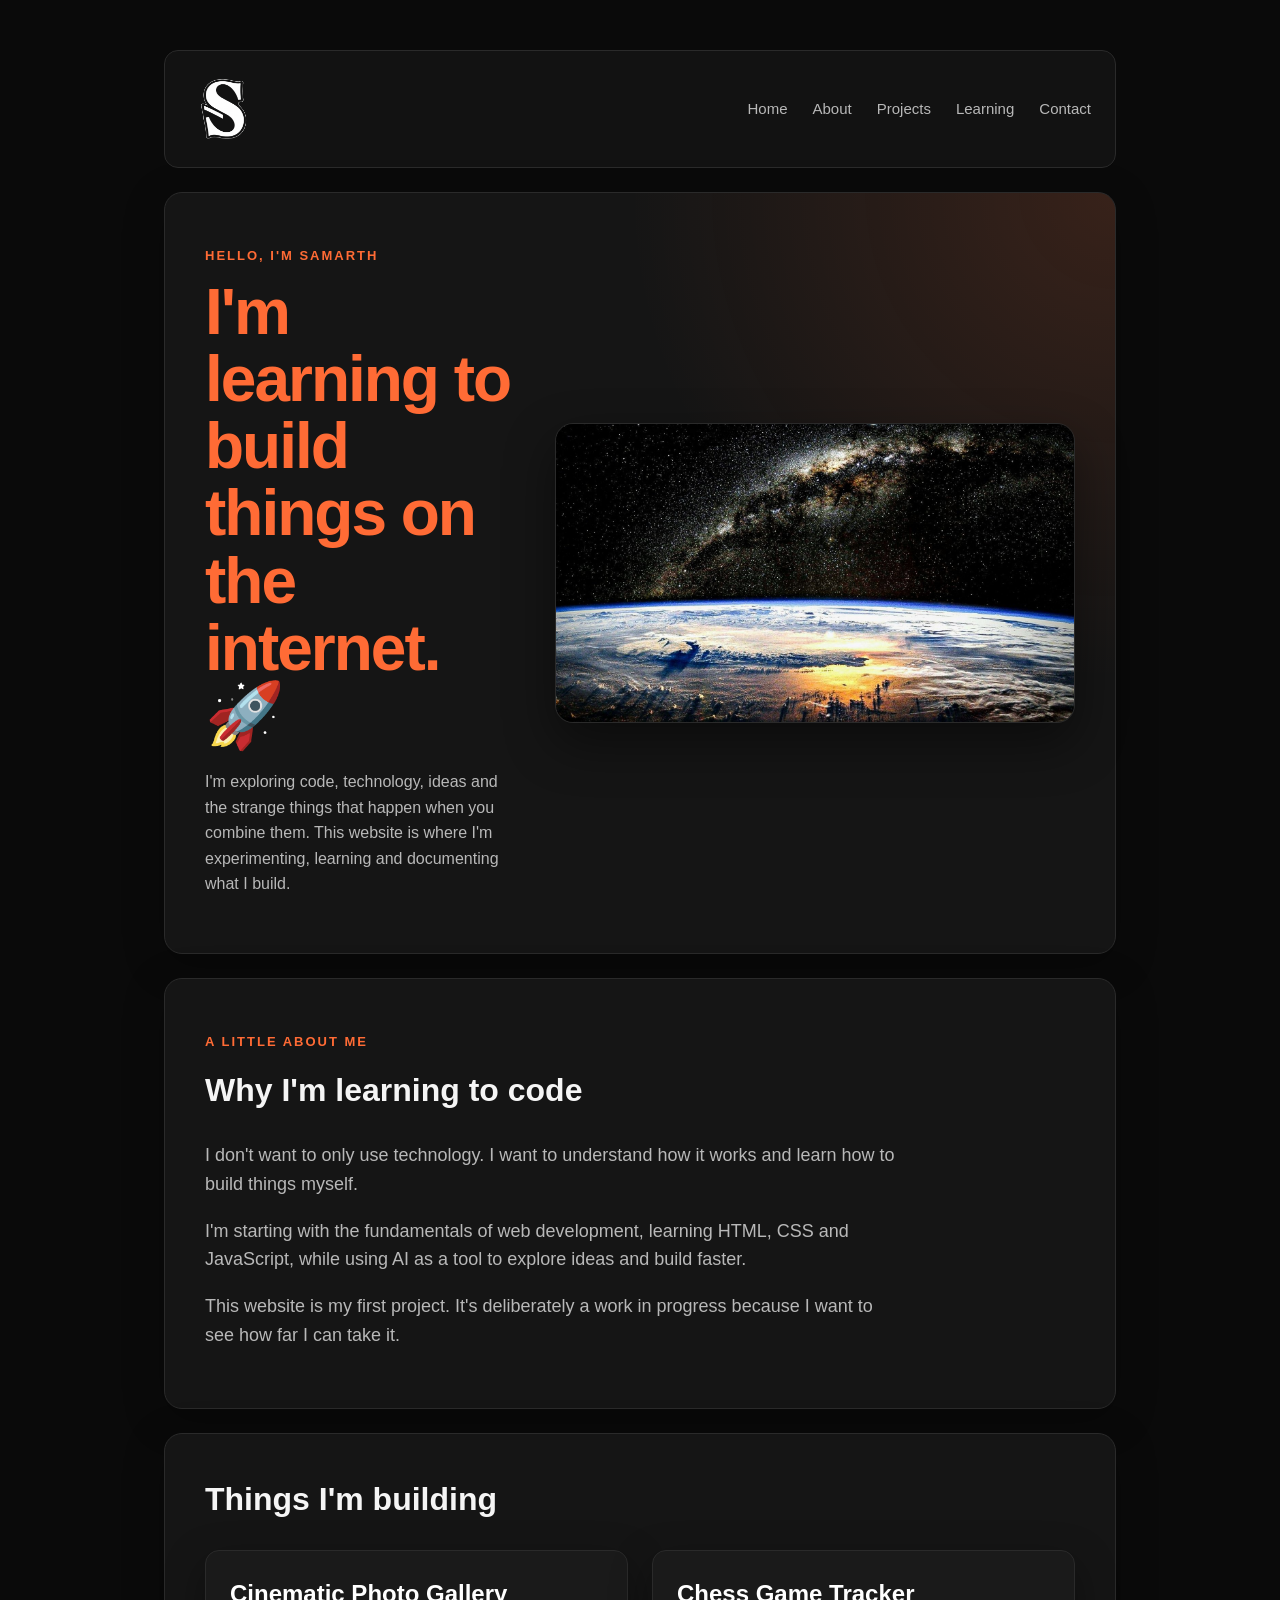
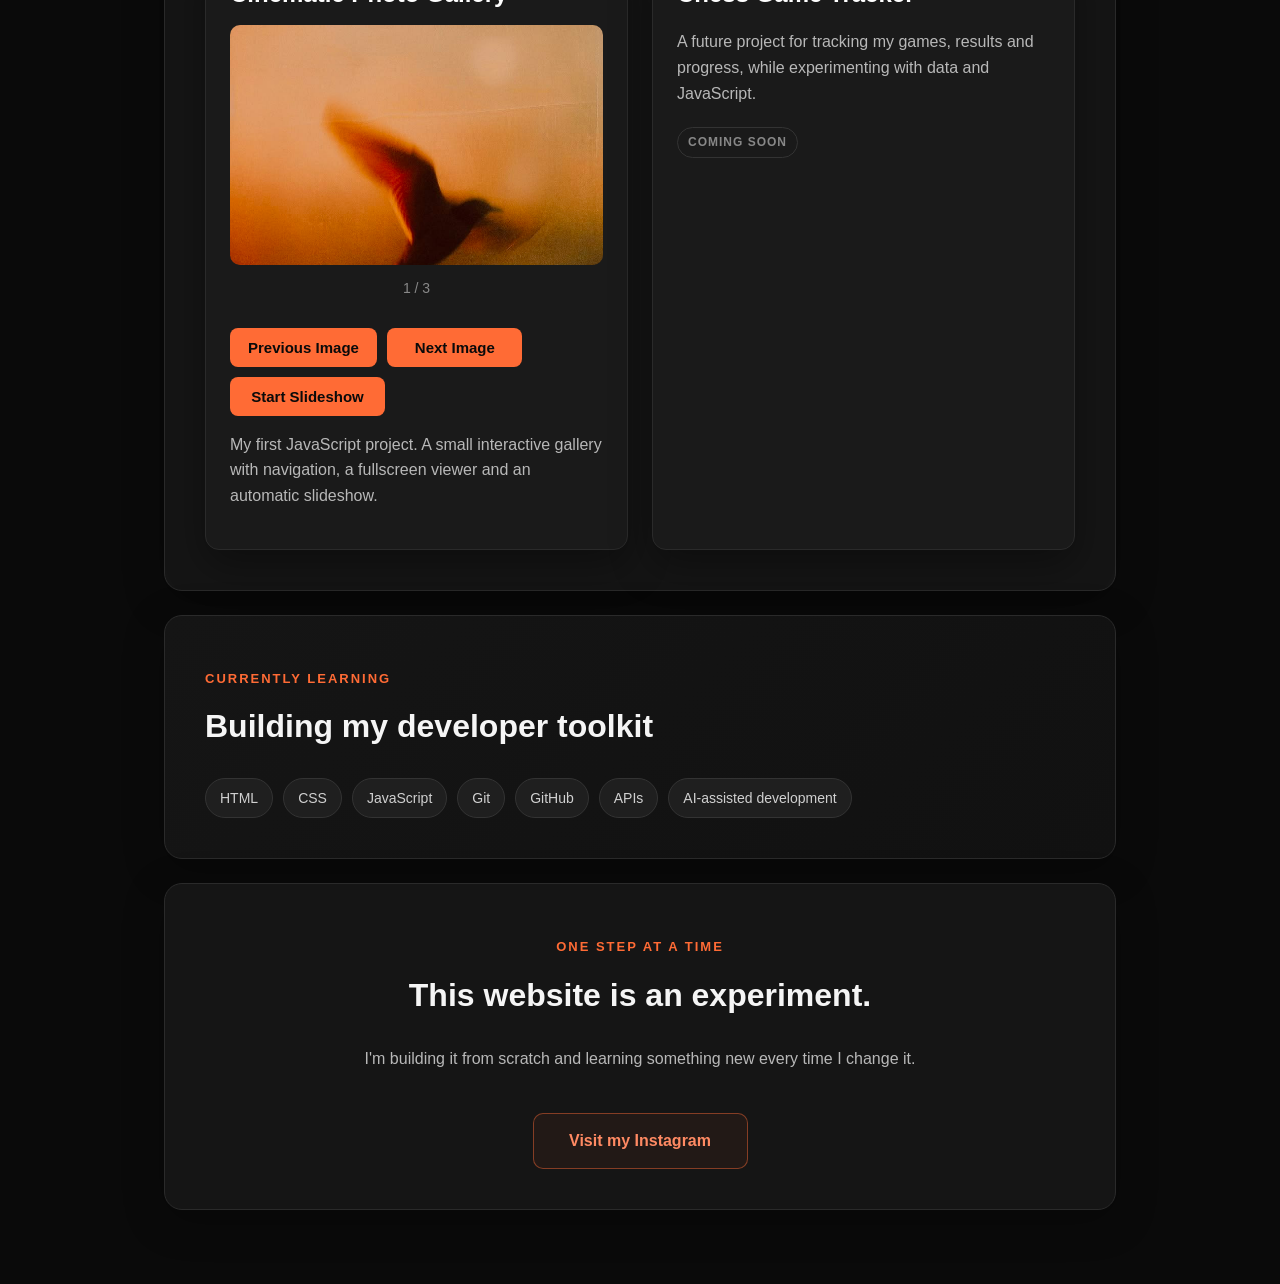
==== commit 4a4939a3: "Update gallery and contact image layouts" ====
--- a/index.html
+++ b/index.html
@@ -170,9 +170,9 @@
 
 
         <img
-            class="profile-image"
-            src="images/samarth.jpg"
-            alt="Samarth"
+                class="profile-image"
+                src="images/earth.jpg"
+                alt="Earth from space"
         >
 
     </div>
--- a/style.css
+++ b/style.css
@@ -95,7 +95,7 @@
 }
 
 .logo {
-    color: #ff6b35;
+    color: #dbd1ce;
 
     font-size: 20px;
 
@@ -829,17 +829,17 @@
    ========================================================= */
 
 .logo img {
-    width: 100px;
-
-    height: 60px;
+    width: 70px;
+
+    height: 80px;
 
     object-fit: cover;
 
-    object-position: center;
+    object-position: left;
 
     display: block;
 
-    border-radius: 8px;
+    border-radius: 1px;
 
     transition:
         transform 0.3s ease,
@@ -847,7 +847,7 @@
 }
 
 .logo img:hover {
-    transform: scale(1.04);
+    transform: scale(1.4);
 
     opacity: 0.9;
 }
@@ -994,4 +994,1386 @@
 
 .experiment-button:active {
     transform: translateY(-1px);
-}+}
+/* =========================================================
+   ABOUT PAGE
+   Premium Dark / Orange-Red Design
+   ========================================================= */
+
+
+/* =========================================================
+   26. ABOUT PAGE FOUNDATION
+   ========================================================= */
+
+.about-page {
+    width: 100%;
+    margin: 0;
+    padding: 20px 0 60px;
+}
+
+
+/* =========================================================
+   27. ABOUT PAGE TYPOGRAPHY
+   ========================================================= */
+
+.about-page h1,
+.about-page h2,
+.about-page h3,
+.about-page p {
+    margin-top: 0;
+}
+
+.about-page h1 {
+    color: #f5f0ea;
+    font-size: clamp(58px, 7vw, 92px);
+    line-height: 0.98;
+    letter-spacing: -4px;
+    margin-bottom: 24px;
+    font-weight: 700;
+}
+
+.about-page h1 span {
+    display: block;
+    color: #ff5538;
+}
+
+.about-page h2 {
+    color: #f5f0ea;
+}
+
+.about-page h3 {
+    color: #f5f0ea;
+}
+
+.about-page p {
+    color: #aaa5a2;
+}
+
+
+/* =========================================================
+   28. ABOUT EYEBROW
+   ========================================================= */
+
+.about-eyebrow {
+    color: #ff6847 !important;
+    font-size: 12px !important;
+    font-weight: 700;
+    letter-spacing: 2.5px;
+    text-transform: uppercase;
+    margin-bottom: 18px !important;
+}
+
+
+/* =========================================================
+   29. ABOUT HERO
+   ========================================================= */
+
+.about-hero {
+    position: relative;
+
+    display: grid;
+    grid-template-columns: 0.9fr 1.1fr;
+
+    min-height: 610px;
+
+    margin-bottom: 28px;
+
+    overflow: hidden;
+
+    background:
+        radial-gradient(
+            circle at 72% 48%,
+            rgba(255, 69, 42, 0.28),
+            transparent 32%
+        ),
+        radial-gradient(
+            circle at 90% 20%,
+            rgba(116, 17, 25, 0.28),
+            transparent 30%
+        ),
+        linear-gradient(
+            135deg,
+            #090a0c 0%,
+            #0c0d0f 52%,
+            #130b0c 100%
+        );
+
+    border: 1px solid rgba(255, 89, 61, 0.24);
+
+    border-radius: 24px;
+
+    box-shadow:
+        0 30px 80px rgba(0, 0, 0, 0.45);
+}
+
+
+/* =========================================================
+   30. HERO CONTENT
+   ========================================================= */
+
+.about-hero-content {
+    position: relative;
+    z-index: 3;
+
+    display: flex;
+    flex-direction: column;
+    justify-content: center;
+
+    padding: 70px 30px 70px 55px;
+}
+
+.about-hero-content h2 {
+    color: #e8e3df;
+
+    font-size: 26px;
+    font-weight: 400;
+
+    letter-spacing: -0.5px;
+
+    margin-bottom: 22px;
+}
+
+.about-hero-text {
+    max-width: 500px;
+
+    color: #a7a3a0 !important;
+
+    font-size: 17px;
+    line-height: 1.8;
+
+    margin-bottom: 32px;
+}
+
+
+/* =========================================================
+   31. HERO IMAGE
+   ========================================================= */
+
+.about-hero-image {
+    position: relative;
+
+    min-height: 610px;
+
+    display: flex;
+    align-items: flex-end;
+    justify-content: center;
+
+    overflow: hidden;
+}
+
+
+/* Orange/red atmospheric glow */
+
+.about-hero-image::before {
+    content: "";
+
+    position: absolute;
+
+    width: 650px;
+    height: 650px;
+
+    left: 50%;
+    top: 50%;
+
+    transform: translate(-50%, -45%);
+
+    background:
+        radial-gradient(
+            circle,
+            rgba(255, 69, 42, 0.55) 0%,
+            rgba(185, 34, 27, 0.28) 35%,
+            transparent 70%
+        );
+
+    filter: blur(20px);
+
+    pointer-events: none;
+}
+
+
+/* Image */
+
+.about-hero-image img {
+    position: relative;
+    z-index: 2;
+
+    width: min(100%, 620px);
+    height: 100%;
+
+    max-height: 610px;
+
+    object-fit: cover;
+    object-position: center;
+
+    border: none;
+    border-radius: 0;
+
+    box-shadow: none;
+
+    display: block;
+
+    filter:
+        contrast(1.05)
+        brightness(0.82);
+}
+
+
+/* =========================================================
+   32. ABOUT CTA
+   ========================================================= */
+
+.about-cta {
+    display: inline-flex;
+
+    width: fit-content;
+
+    align-items: center;
+    justify-content: center;
+
+    gap: 20px;
+
+    padding: 13px 20px;
+
+    color: #ff9a7f !important;
+
+    background: rgba(255, 83, 56, 0.025);
+
+    border: 1px solid rgba(255, 83, 56, 0.55);
+
+    border-radius: 8px;
+
+    text-decoration: none;
+
+    font-size: 15px;
+    font-weight: 600;
+
+    transition:
+        background-color 0.3s ease,
+        border-color 0.3s ease,
+        color 0.3s ease,
+        transform 0.3s ease,
+        box-shadow 0.3s ease;
+}
+
+.about-cta span {
+    font-size: 19px;
+
+    transition:
+        transform 0.3s ease;
+}
+
+.about-cta:hover {
+    color: #ffffff !important;
+
+    background: rgba(255, 83, 56, 0.10);
+
+    border-color: #ff6345;
+
+    transform: translateY(-3px);
+
+    box-shadow:
+        0 10px 30px rgba(0, 0, 0, 0.35),
+        0 0 25px rgba(255, 83, 56, 0.10);
+}
+
+.about-cta:hover span {
+    transform: translateX(4px);
+}
+
+
+/* =========================================================
+   33. ABOUT PILLARS
+   ========================================================= */
+
+.about-pillars {
+    display: grid;
+
+    grid-template-columns:
+        repeat(4, 1fr);
+
+    margin-bottom: 75px;
+
+    background:
+        linear-gradient(
+            145deg,
+            rgba(22, 20, 21, 0.96),
+            rgba(14, 14, 16, 0.98)
+        );
+
+    border: 1px solid rgba(255, 83, 56, 0.22);
+
+    border-radius: 22px;
+
+    overflow: hidden;
+
+    box-shadow:
+        0 25px 70px rgba(0, 0, 0, 0.35);
+}
+
+
+/* Individual pillar */
+
+.about-pillar {
+    position: relative;
+
+    padding: 34px 25px 38px;
+
+    text-align: center;
+
+    border-right:
+        1px solid rgba(255, 255, 255, 0.055);
+}
+
+.about-pillar:last-child {
+    border-right: none;
+}
+
+
+/* Subtle hover */
+
+.about-pillar::after {
+    content: "";
+
+    position: absolute;
+
+    left: 20%;
+    right: 20%;
+    bottom: 0;
+
+    height: 1px;
+
+    background: #ff5739;
+
+    opacity: 0;
+
+    transition:
+        opacity 0.3s ease;
+}
+
+.about-pillar:hover::after {
+    opacity: 0.8;
+}
+
+
+/* =========================================================
+   34. PILLAR ICON
+   ========================================================= */
+
+.about-pillar-icon {
+    width: 64px;
+    height: 64px;
+
+    display: flex;
+
+    align-items: center;
+    justify-content: center;
+
+    margin: 0 auto 18px;
+
+    color: #ff5739;
+
+    background:
+        radial-gradient(
+            circle,
+            rgba(255, 87, 57, 0.12),
+            rgba(255, 87, 57, 0.025)
+        );
+
+    border: 1px solid rgba(255, 87, 57, 0.08);
+
+    border-radius: 50%;
+
+    font-size: 23px;
+    font-weight: 600;
+
+    box-shadow:
+        inset 0 0 20px rgba(255, 87, 57, 0.03);
+}
+
+.about-pillar h3 {
+    font-size: 17px;
+
+    margin-bottom: 10px;
+}
+
+.about-pillar p {
+    font-size: 14px;
+
+    line-height: 1.7;
+
+    margin-bottom: 0;
+}
+
+
+/* =========================================================
+   35. ABOUT STORY
+   ========================================================= */
+
+.about-story {
+    display: grid;
+
+    grid-template-columns:
+        1fr 1fr;
+
+    gap: 65px;
+
+    margin-bottom: 70px;
+
+    padding: 0 10px;
+}
+
+
+/* =========================================================
+   36. WHAT DRIVES ME
+   ========================================================= */
+
+.about-drive {
+    padding-right: 45px;
+
+    border-right:
+        1px solid rgba(255, 255, 255, 0.07);
+}
+
+.about-drive h2 {
+    max-width: 520px;
+
+    font-size: 39px;
+
+    line-height: 1.25;
+
+    letter-spacing: -1.5px;
+
+    margin-bottom: 28px;
+}
+
+.about-drive > p:not(.about-eyebrow) {
+    max-width: 500px;
+
+    font-size: 17px;
+
+    line-height: 1.8;
+}
+
+
+/* =========================================================
+   37. SIGNATURE
+   ========================================================= */
+
+.about-signature {
+    margin-top: 35px;
+
+    color: #ff5739;
+
+    font-family:
+        "Brush Script MT",
+        "Segoe Script",
+        cursive;
+
+    font-size: 42px;
+
+    transform: rotate(-5deg);
+
+    transform-origin: left center;
+}
+
+
+/* =========================================================
+   38. HOW I WORK
+   ========================================================= */
+
+.about-process {
+    padding-left: 0;
+}
+
+.process-list {
+    display: flex;
+
+    flex-direction: column;
+
+    gap: 7px;
+}
+
+
+/* =========================================================
+   39. PROCESS ITEMS
+   ========================================================= */
+
+.process-item {
+    display: flex;
+
+    align-items: center;
+
+    gap: 20px;
+
+    min-height: 72px;
+
+    padding: 12px 18px;
+
+    background:
+        linear-gradient(
+            135deg,
+            rgba(25, 23, 24, 0.9),
+            rgba(17, 17, 19, 0.9)
+        );
+
+    border: 1px solid rgba(255, 255, 255, 0.045);
+
+    border-radius: 14px;
+
+    transition:
+        border-color 0.3s ease,
+        transform 0.3s ease,
+        background-color 0.3s ease;
+}
+
+.process-item:hover {
+    transform: translateX(5px);
+
+    border-color:
+        rgba(255, 87, 57, 0.25);
+
+    background:
+        linear-gradient(
+            135deg,
+            rgba(31, 26, 27, 0.95),
+            rgba(19, 18, 19, 0.95)
+        );
+}
+
+
+/* Number */
+
+.process-number {
+    width: 45px;
+    height: 45px;
+
+    flex-shrink: 0;
+
+    display: flex;
+
+    align-items: center;
+    justify-content: center;
+
+    color: #ff6245;
+
+    background:
+        rgba(255, 87, 57, 0.045);
+
+    border: 1px solid rgba(255, 87, 57, 0.08);
+
+    border-radius: 10px;
+
+    font-size: 14px;
+    font-weight: 600;
+}
+
+
+/* Process text */
+
+.process-item h3 {
+    margin-bottom: 2px;
+
+    font-size: 16px;
+}
+
+.process-item p {
+    margin-bottom: 0;
+
+    font-size: 13px;
+
+    line-height: 1.5;
+}
+
+
+/* =========================================================
+   40. TECH SECTION
+   ========================================================= */
+
+.about-tech {
+    margin-bottom: 70px;
+
+    padding: 34px 30px 40px;
+
+    background:
+        linear-gradient(
+            145deg,
+            rgba(21, 20, 21, 0.96),
+            rgba(13, 14, 16, 0.98)
+        );
+
+    border:
+        1px solid rgba(255, 83, 56, 0.22);
+
+    border-radius: 22px;
+
+    box-shadow:
+        0 25px 70px rgba(0, 0, 0, 0.32);
+}
+
+.about-tech > .about-eyebrow {
+    margin-bottom: 10px !important;
+}
+
+.about-tech h2 {
+    font-size: 27px;
+
+    margin-bottom: 32px;
+}
+
+
+/* =========================================================
+   41. TECH LIST
+   ========================================================= */
+
+.tech-list {
+    display: grid;
+
+    grid-template-columns:
+        repeat(6, 1fr);
+
+    gap: 15px;
+}
+
+
+/* =========================================================
+   42. TECH ITEMS
+   ========================================================= */
+
+.tech-item {
+    display: flex;
+
+    flex-direction: column;
+
+    align-items: center;
+    justify-content: center;
+
+    min-height: 120px;
+
+    gap: 12px;
+
+    color: #b8b3af;
+
+    text-align: center;
+
+    border-radius: 14px;
+
+    transition:
+        background-color 0.3s ease,
+        transform 0.3s ease;
+}
+
+.tech-item:hover {
+    background:
+        rgba(255, 255, 255, 0.025);
+
+    transform: translateY(-4px);
+}
+
+
+/* =========================================================
+   43. TECH ICONS
+   ========================================================= */
+
+.tech-icon {
+    width: 52px;
+    height: 52px;
+
+    display: flex;
+
+    align-items: center;
+    justify-content: center;
+
+    color: #ff6749;
+
+    background:
+        linear-gradient(
+            145deg,
+            rgba(255, 90, 61, 0.12),
+            rgba(255, 90, 61, 0.025)
+        );
+
+    border:
+        1px solid rgba(255, 90, 61, 0.14);
+
+    border-radius: 12px;
+
+    font-size: 16px;
+    font-weight: 700;
+}
+
+.tech-item span {
+    max-width: 130px;
+
+    font-size: 13px;
+
+    line-height: 1.35;
+}
+
+
+/* =========================================================
+   44. ABOUT CLOSING
+   ========================================================= */
+
+.about-closing {
+    position: relative;
+
+    overflow: hidden;
+
+    text-align: center;
+
+    padding: 75px 30px;
+
+    margin-bottom: 0;
+
+    background:
+        radial-gradient(
+            circle at center,
+            rgba(255, 72, 48, 0.12),
+            transparent 55%
+        ),
+        linear-gradient(
+            145deg,
+            #101012,
+            #0b0b0d
+        );
+
+    border:
+        1px solid rgba(255, 83, 56, 0.18);
+
+    border-radius: 22px;
+}
+
+.about-closing h2 {
+    max-width: 700px;
+
+    margin:
+        0 auto 22px;
+
+    font-size: 47px;
+
+    line-height: 1.12;
+
+    letter-spacing: -1.5px;
+}
+
+.about-closing > p:not(.about-eyebrow) {
+    max-width: 520px;
+
+    margin:
+        0 auto 30px;
+
+    font-size: 16px;
+
+    line-height: 1.8;
+}
+
+
+/* =========================================================
+   45. ABOUT PAGE FOOTER
+   ========================================================= */
+
+.about-page + footer {
+    margin-top: 25px;
+}
+
+
+/* =========================================================
+   46. ABOUT PAGE RESPONSIVE
+   ========================================================= */
+
+@media (max-width: 850px) {
+
+    .about-hero {
+        grid-template-columns: 1fr;
+
+        min-height: auto;
+    }
+
+
+    .about-hero-content {
+        padding:
+            55px 40px 25px;
+    }
+
+
+    .about-hero-image {
+        min-height: 500px;
+
+        height: 500px;
+    }
+
+
+    .about-hero-image img {
+        max-height: 500px;
+    }
+
+
+    .about-pillars {
+        grid-template-columns:
+            repeat(2, 1fr);
+    }
+
+
+    .about-pillar:nth-child(2) {
+        border-right: none;
+    }
+
+
+    .about-pillar:nth-child(-n + 2) {
+        border-bottom:
+            1px solid rgba(255, 255, 255, 0.055);
+    }
+
+
+    .about-story {
+        grid-template-columns: 1fr;
+
+        gap: 50px;
+    }
+
+
+    .about-drive {
+        padding-right: 0;
+
+        padding-bottom: 45px;
+
+        border-right: none;
+
+        border-bottom:
+            1px solid rgba(255, 255, 255, 0.07);
+    }
+
+
+    .tech-list {
+        grid-template-columns:
+            repeat(3, 1fr);
+    }
+
+}
+
+
+/* =========================================================
+   47. ABOUT PAGE MOBILE
+   ========================================================= */
+
+@media (max-width: 600px) {
+
+    .about-page {
+        padding-top: 5px;
+
+        padding-bottom: 30px;
+    }
+
+
+    .about-hero {
+        border-radius: 18px;
+
+        margin-bottom: 20px;
+    }
+
+
+    .about-hero-content {
+        padding:
+            42px 25px 20px;
+    }
+
+
+    .about-page h1 {
+        font-size: 56px;
+
+        letter-spacing: -3px;
+    }
+
+
+    .about-hero-content h2 {
+        font-size: 21px;
+    }
+
+
+    .about-hero-text {
+        font-size: 15px;
+
+        line-height: 1.75;
+    }
+
+
+    .about-hero-image {
+        min-height: 390px;
+
+        height: 390px;
+    }
+
+
+    .about-hero-image img {
+        max-height: 390px;
+    }
+
+
+    .about-pillars {
+        grid-template-columns: 1fr;
+
+        border-radius: 18px;
+
+        margin-bottom: 55px;
+    }
+
+
+    .about-pillar {
+        border-right: none;
+
+        border-bottom:
+            1px solid rgba(255, 255, 255, 0.055);
+    }
+
+
+    .about-pillar:last-child {
+        border-bottom: none;
+    }
+
+
+    .about-pillar:nth-child(2) {
+        border-right: none;
+    }
+
+
+    .about-story {
+        padding: 0;
+
+        margin-bottom: 55px;
+    }
+
+
+    .about-drive h2 {
+        font-size: 31px;
+
+        line-height: 1.25;
+    }
+
+
+    .about-drive > p:not(.about-eyebrow) {
+        font-size: 15px;
+    }
+
+
+    .process-item {
+        gap: 13px;
+
+        padding: 10px 12px;
+    }
+
+
+    .process-number {
+        width: 40px;
+        height: 40px;
+
+        font-size: 12px;
+    }
+
+
+    .process-item h3 {
+        font-size: 15px;
+    }
+
+
+    .process-item p {
+        font-size: 12px;
+    }
+
+
+    .about-tech {
+        padding:
+            28px 18px 30px;
+
+        border-radius: 18px;
+
+        margin-bottom: 55px;
+    }
+
+
+    .about-tech h2 {
+        font-size: 24px;
+    }
+
+
+    .tech-list {
+        grid-template-columns:
+            repeat(2, 1fr);
+
+        gap: 8px;
+    }
+
+
+    .tech-item {
+        min-height: 105px;
+    }
+
+
+    .about-closing {
+        padding:
+            55px 22px;
+
+        border-radius: 18px;
+    }
+
+
+    .about-closing h2 {
+        font-size: 34px;
+
+        letter-spacing: -1px;
+    }
+
+
+    .about-closing > p:not(.about-eyebrow) {
+        font-size: 15px;
+    }
+
+
+    .about-cta {
+        width: 100%;
+
+        max-width: 260px;
+    }
+
+}
+
+
+/* =========================================================
+   48. VERY SMALL SCREENS
+   ========================================================= */
+
+@media (max-width: 380px) {
+
+    .about-page h1 {
+        font-size: 48px;
+    }
+
+
+    .about-hero-image {
+        min-height: 330px;
+
+        height: 330px;
+    }
+
+
+    .about-hero-image img {
+        max-height: 330px;
+    }
+
+
+    .about-drive h2 {
+        font-size: 28px;
+    }
+
+
+    .about-closing h2 {
+        font-size: 30px;
+    }
+
+}/* =========================================================
+   MOBILE HEADER FIX
+   ========================================================= */
+
+@media (max-width: 768px) {
+
+    .navbar {
+        padding: 12px 15px;
+    }
+
+    .logo img {
+        width: 60px;
+        height: 50px;
+        border-radius: 6px;
+    }
+
+    .nav-links {
+        gap: 7px;
+    }
+
+    .nav-links a {
+        font-size: 11px;
+        white-space: nowrap;
+    }
+
+}
+/* =========================================================
+   HOME HERO - LANDSCAPE EARTH IMAGE
+   ========================================================= */
+
+.profile-image {
+    width: 520px;
+    height: 300px;
+
+    object-fit: cover;
+    object-position: center;
+
+    border-radius: 18px;
+
+    display: block;
+
+    box-shadow:
+        0 20px 50px rgba(0, 0, 0, 0.45);
+
+    border: 1px solid #2a2a2a;
+
+    transition:
+        transform 0.3s ease,
+        box-shadow 0.3s ease;
+}
+
+
+.profile-image:hover {
+    transform: translateY(-5px);
+
+    box-shadow:
+        0 25px 60px rgba(0, 0, 0, 0.55);
+}
+
+
+/* =========================================================
+   MOBILE EARTH IMAGE
+   ========================================================= */
+
+@media (max-width: 768px) {
+
+    .profile-image {
+        width: 100%;
+        max-width: 500px;
+
+        height: auto;
+
+        aspect-ratio: 16 / 9;
+
+        object-fit: cover;
+
+        align-self: center;
+
+        border-radius: 14px;
+    }
+
+}
+/* =========================================================
+   GALLERY NAVIGATION BUTTONS
+   ========================================================= */
+
+.project-gallery button {
+    display: inline-flex;
+    align-items: center;
+    justify-content: center;
+
+    min-width: 170px;
+    height: 52px;
+
+    padding: 0 24px;
+
+    background: rgba(255, 107, 53, 0.10);
+    color: #ff8a63;
+
+    border: 1px solid rgba(255, 107, 53, 0.45);
+    border-radius: 12px;
+
+    font-size: 16px;
+    font-weight: 600;
+
+    cursor: pointer;
+
+    transition:
+        background-color 0.25s ease,
+        color 0.25s ease,
+        border-color 0.25s ease,
+        transform 0.25s ease,
+        box-shadow 0.25s ease;
+}
+
+
+.project-gallery button:hover {
+    background: rgba(255, 107, 53, 0.18);
+    color: #ffffff;
+
+    border-color: #ff6b35;
+
+    transform: translateY(-2px);
+
+    box-shadow:
+        0 8px 25px rgba(0, 0, 0, 0.30);
+}
+
+
+.project-gallery button:active {
+    transform: translateY(0);
+}
+/* =========================================================
+   GALLERY CONTROLS
+   ========================================================= */
+
+.gallery-controls {
+    display: flex;
+    justify-content: center;
+    align-items: center;
+    gap: 12px;
+
+    margin: 24px 0 28px;
+
+    flex-wrap: wrap;
+}
+
+
+/* ---------------------------------------------------------
+   ALL GALLERY BUTTONS
+   --------------------------------------------------------- */
+
+.gallery-controls button {
+    height: 44px;
+
+    padding: 0 18px;
+
+    background: rgba(255, 107, 53, 0.07);
+
+    color: #ff8a63;
+
+    border: 1px solid rgba(255, 107, 53, 0.35);
+
+    border-radius: 999px;
+
+    font-family: inherit;
+    font-size: 14px;
+    font-weight: 500;
+
+    cursor: pointer;
+
+    transition:
+        background-color 0.25s ease,
+        border-color 0.25s ease,
+        color 0.25s ease,
+        transform 0.25s ease;
+}
+
+
+/* ---------------------------------------------------------
+   HOVER
+   --------------------------------------------------------- */
+
+.gallery-controls button:hover {
+    background: rgba(255, 107, 53, 0.14);
+
+    border-color: rgba(255, 107, 53, 0.65);
+
+    color: #ffffff;
+
+    transform: translateY(-2px);
+}
+
+
+/* ---------------------------------------------------------
+   ACTIVE
+   --------------------------------------------------------- */
+
+.gallery-controls button:active {
+    transform: translateY(0);
+}
+
+
+/* ---------------------------------------------------------
+   PREVIOUS / NEXT
+   --------------------------------------------------------- */
+
+#previous-image,
+#next-image {
+    min-width: 135px;
+}
+
+
+/* ---------------------------------------------------------
+   SLIDESHOW
+   --------------------------------------------------------- */
+
+#slideshow-button {
+    min-width: 155px;
+}
+
+
+/* =========================================================
+   MOBILE
+   ========================================================= */
+
+@media (max-width: 600px) {
+
+    .gallery-controls {
+        gap: 8px;
+    }
+
+    .gallery-controls button {
+        height: 42px;
+
+        padding: 0 14px;
+
+        font-size: 13px;
+    }
+
+    #previous-image,
+    #next-image {
+        min-width: 120px;
+    }
+
+    #slideshow-button {
+        min-width: 145px;
+    }
+
+}
+/* =========================================================
+   CONTACT PAGE IMAGE
+   ========================================================= */
+
+.contact-image {
+    width: 520px;
+    height: 300px;
+
+    object-fit: cover;
+    object-position: center;
+
+    display: block;
+    cursor: pointer;
+
+    margin: 35px auto 0;
+
+    border-radius: 18px;
+
+    border: 1px solid #2a2a2a;
+
+    box-shadow:
+        0 15px 40px rgba(0, 0, 0, 0.4);
+
+    transition:
+        transform 0.3s ease,
+        box-shadow 0.3s ease;
+}
+
+
+.contact-image:hover {
+    transform: translateY(-5px);
+
+    box-shadow:
+        0 20px 50px rgba(0, 0, 0, 0.55);
+}
+
+
+/* =========================================================
+   MOBILE CONTACT IMAGE
+   ========================================================= */
+
+@media (max-width: 768px) {
+
+    .contact-image {
+        width: 100%;
+        max-width: 520px;
+
+        height: auto;
+
+        aspect-ratio: 16 / 9;
+
+        object-fit: cover;
+
+        border-radius: 14px;
+    }
+
+}
+
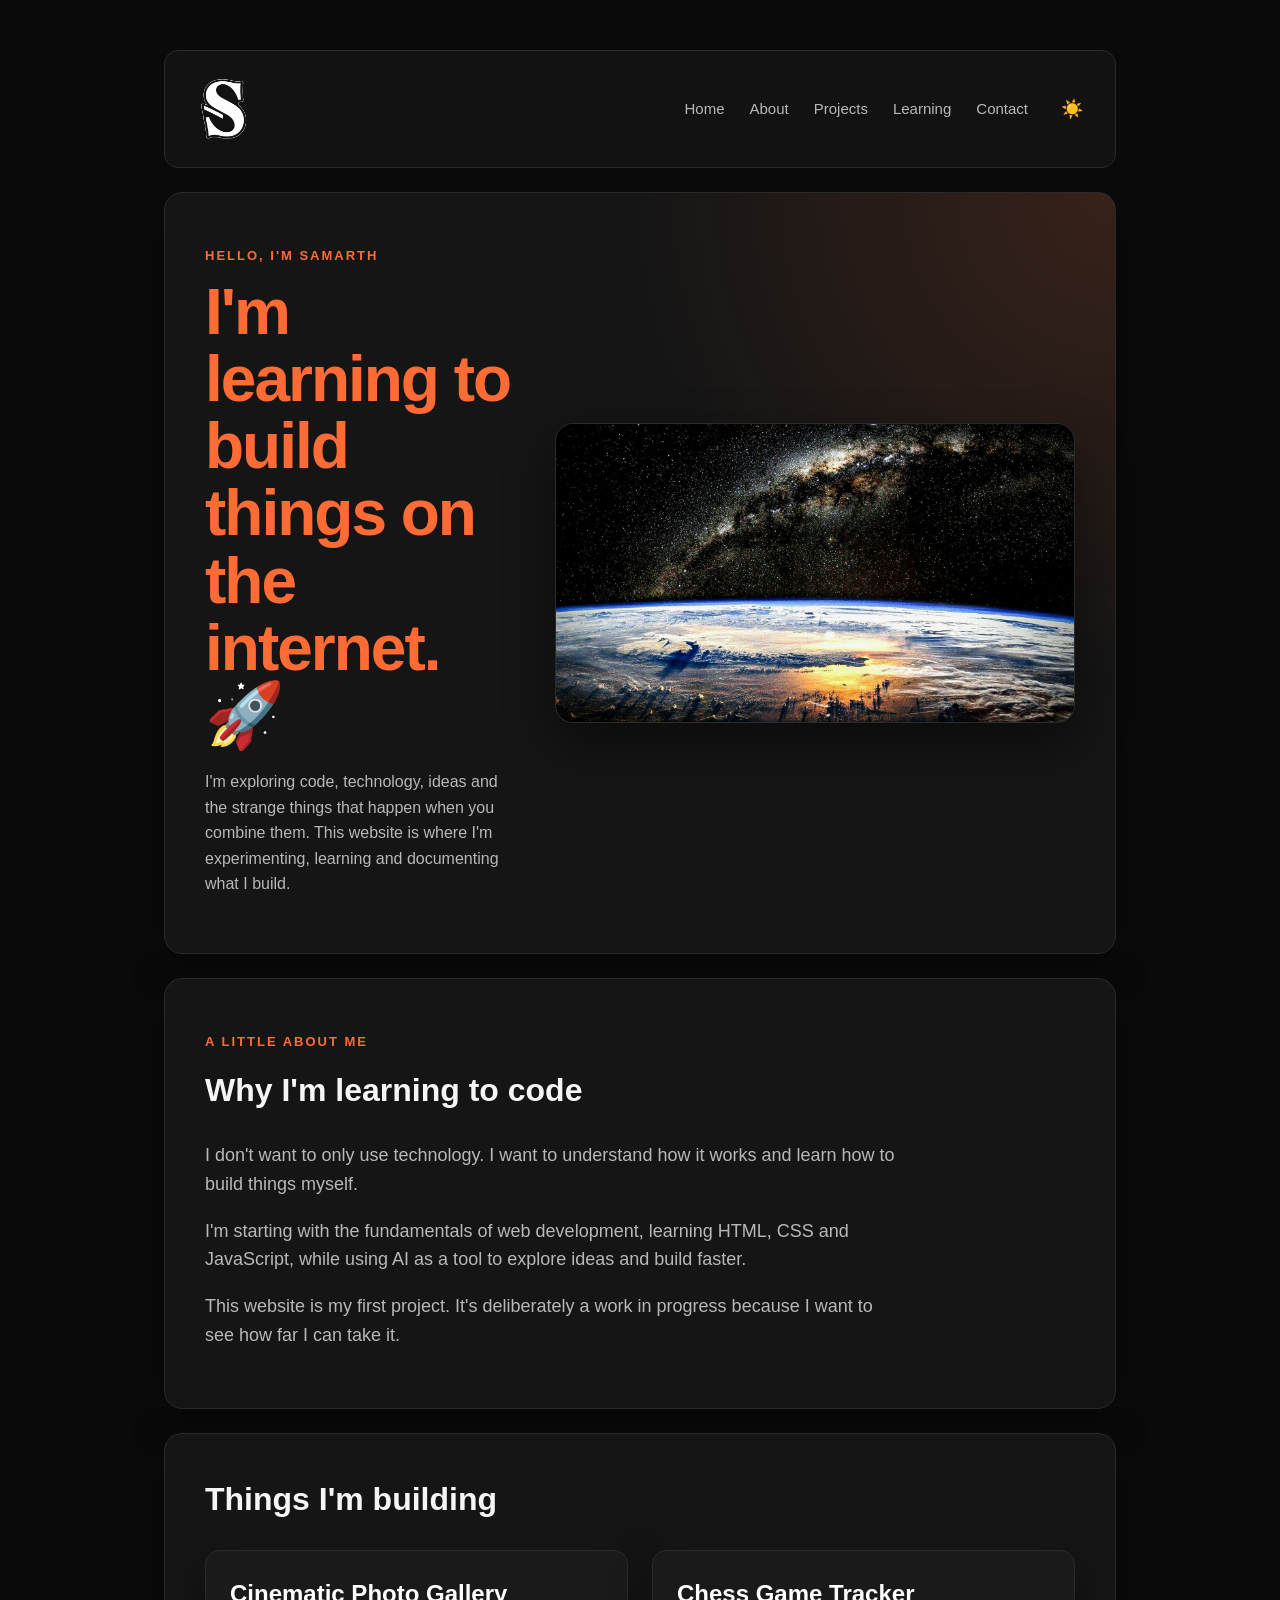
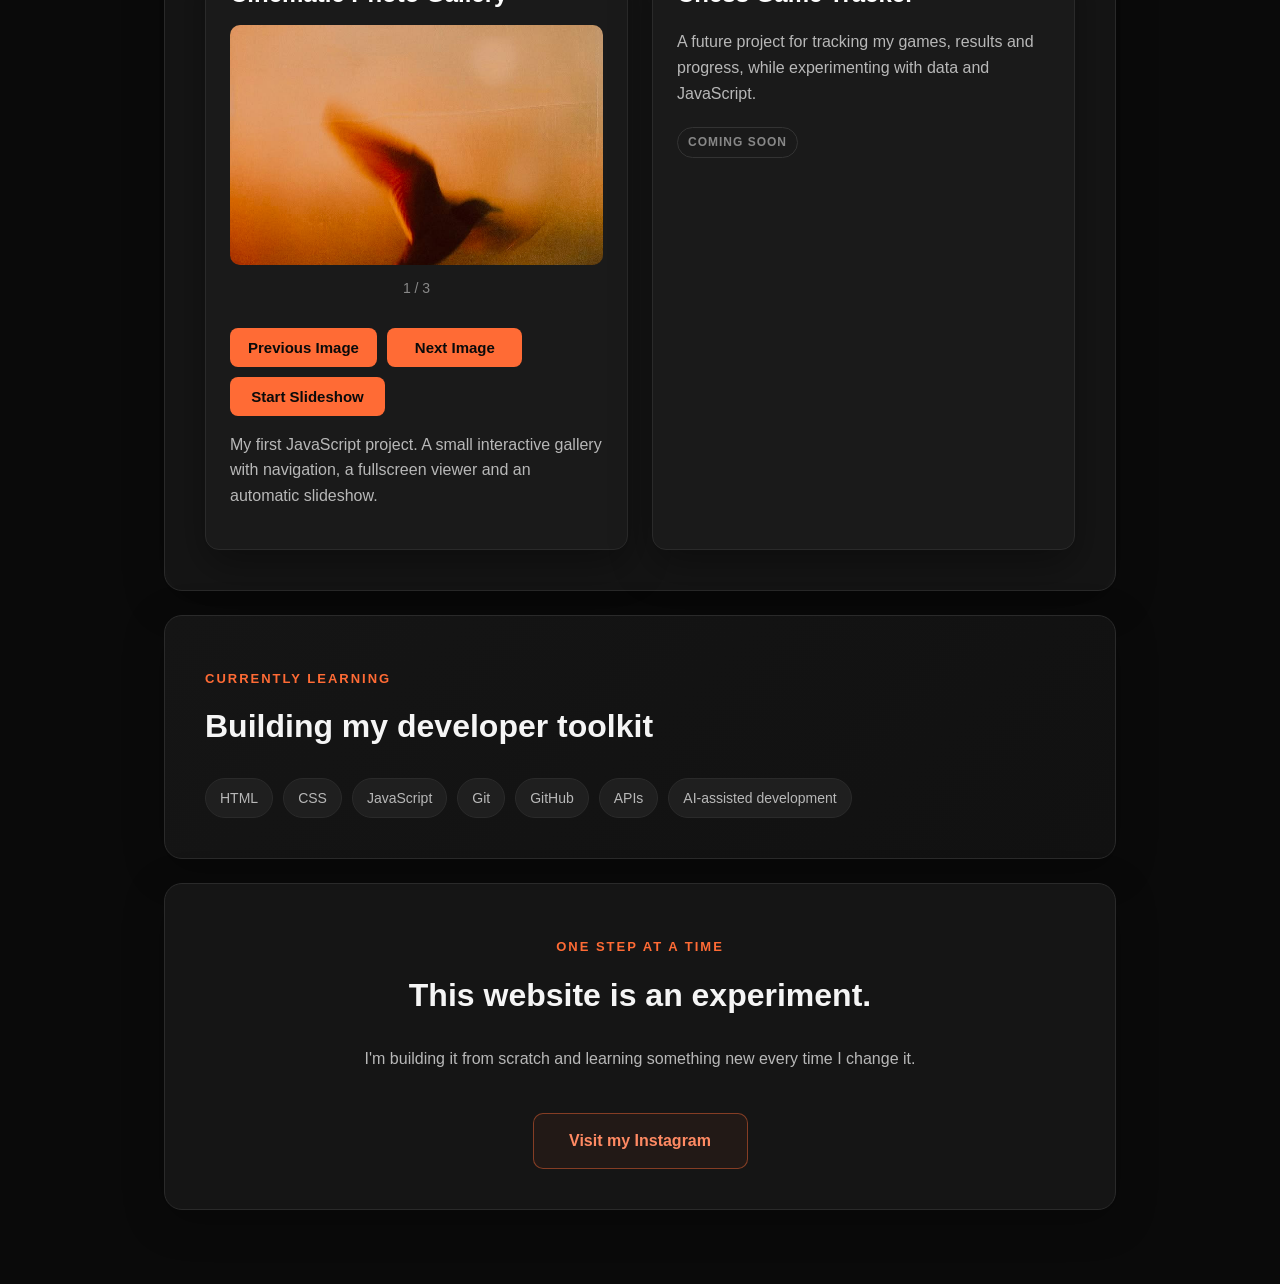
==== commit ce5e8625: "commit" ====
--- a/index.html
+++ b/index.html
@@ -90,6 +90,23 @@
         href="style.css"
     >
 
+    <!-- =====================================================
+         THEME SYSTEM
+         ===================================================== -->
+
+    <script>
+        (function() {
+            const cookie = document.cookie
+                .split(';')
+                .map((value) => value.trim())
+                .find((value) => value.startsWith('theme_preference='));
+
+            if (cookie && decodeURIComponent(cookie.slice(17)) === 'light') {
+                document.documentElement.classList.add('light-theme');
+            }
+        })();
+    </script>
+
 </head>
 
 
@@ -136,6 +153,8 @@
             <a href="contact/">
                 Contact
             </a>
+
+            <button class="theme-toggle" aria-label="Switch to light mode">☀️</button>
 
         </div>
 
@@ -419,8 +438,9 @@
          ===================================================== -->
 
     <script src="script.js"></script>
+    <script src="theme.js"></script>
 
 
 </body>
 
-</html>+</html>
--- a/style.css
+++ b/style.css
@@ -11,1076 +11,37 @@
 }
 
 body {
-    background-color: #0a0a0a;
-
-    color: #f5f5f5;
-
-    font-family: Arial, sans-serif;
-
-    max-width: 1000px;
-
-    margin: 0 auto;
-
-    padding: 50px 24px;
-
-    line-height: 1.6;
-}
-
-
-/* =========================================================
-   2. TYPOGRAPHY
-   ========================================================= */
-
-h1 {
-    color: #ff6b35;
-
-    font-size: 64px;
-
-    line-height: 1.05;
-
-    margin-top: 0;
-
-    margin-bottom: 20px;
-
-    letter-spacing: -2px;
-}
-
-h2 {
-    font-size: 32px;
-
-    margin-top: 0;
-
-    margin-bottom: 25px;
-}
-
-h3 {
-    color: #ffffff;
-
-    margin-bottom: 12px;
-}
-
-p {
-    color: #b8b8b8;
-}
-
-
-/* =========================================================
-   3. NAVIGATION
-   ========================================================= */
-
-.navbar {
-    display: flex;
-
-    justify-content: space-between;
-
-    align-items: center;
-
-    padding: 18px 24px;
-
-    margin-bottom: 24px;
-
-    background-color: rgba(21, 21, 21, 0.85);
-
-    border: 1px solid #2a2a2a;
-
-    border-radius: 14px;
-
-    backdrop-filter: blur(10px);
-
-    position: sticky;
-
-    top: 20px;
-
-    z-index: 900;
-}
-
-.logo {
-    color: #dbd1ce;
-
-    font-size: 20px;
-
-    font-weight: bold;
-
-    text-decoration: none;
-
-    letter-spacing: 1px;
-}
-
-.nav-links {
-    display: flex;
-
-    gap: 25px;
-}
-
-.nav-links a {
-    color: #b8b8b8;
-
-    text-decoration: none;
-
-    font-size: 15px;
-
-    transition: color 0.2s ease;
-}
-
-.nav-links a:hover {
-    color: #ffffff;
-}
-
-
-/* =========================================================
-   4. MAIN SECTIONS
-   ========================================================= */
-
-.intro,
-.about-section,
-.projects,
-.learning,
-.experiment {
-    background-color: #151515;
-
-    border: 1px solid #2a2a2a;
-
-    border-radius: 18px;
-
-    padding: 40px;
-
-    margin-bottom: 24px;
-
-    box-shadow:
-        0 10px 40px rgba(0, 0, 0, 0.25);
-}
-
-
-/* =========================================================
-   5. HERO CONTENT
-   ========================================================= */
-
-.intro {
-    display: flex;
-
-    flex-direction: row;
-
-    align-items: center;
-
-    justify-content: space-between;
-
-    gap: 40px;
-
-    min-height: 400px;
-
-    background:
-        radial-gradient(
-            circle at top right,
-            rgba(255, 107, 53, 0.15),
-            transparent 40%
-        ),
-        #151515;
-}
-
-.intro-content {
-    flex: 1;
-
-    min-width: 0;
-}
-
-
-/* =========================================================
-   6. PROFILE IMAGE
-   ========================================================= */
-
-.profile-image {
-    width: 180px;
-
-    height: 180px;
-
-    object-fit: cover;
-
-    border-radius: 18px;
-
-    border: 1px solid #333;
-
-    cursor: pointer;
-
-    flex-shrink: 0;
-
-    box-shadow:
-        0 15px 40px rgba(0, 0, 0, 0.4);
-
-    transition:
-        transform 0.35s ease,
-        box-shadow 0.35s ease,
-        border-color 0.35s ease;
-}
-
-.profile-image:hover {
-    transform: translateY(-6px) scale(1.03);
-
-    border-color: rgba(255, 107, 53, 0.6);
-
-    box-shadow:
-        0 25px 60px rgba(0, 0, 0, 0.55),
-        0 0 70px rgba(255, 107, 53, 0.15);
-}
-
-
-/* =========================================================
-   7. EYEBROW TEXT
-   ========================================================= */
-
-.eyebrow {
-    color: #ff6b35 !important;
-
-    font-size: 13px !important;
-
-    font-weight: bold;
-
-    letter-spacing: 2px;
-
-    margin-bottom: 12px;
-}
-
-
-/* =========================================================
-   8. ABOUT SECTION
-   ========================================================= */
-
-.about-section p:not(.eyebrow) {
-    max-width: 700px;
-
-    font-size: 18px;
-}
-
-
-/* =========================================================
-   9. PROJECT LIST
-   ========================================================= */
-
-.project-list {
-    display: flex;
-
-    flex-direction: row;
-
-    gap: 24px;
-
-    justify-content: space-between;
-
-    align-items: stretch;
-}
-
-
-/* =========================================================
-   10. PROJECT CARDS
-   ========================================================= */
-
-.project {
-    background-color: #1a1a1a;
-
-    padding: 24px;
-
-    border: 1px solid #2a2a2a;
-
-    border-radius: 14px;
-
-    flex: 1;
-
-    box-shadow:
-        0 15px 40px rgba(0, 0, 0, 0.35);
-
-    transition:
-        transform 0.3s ease,
-        border-color 0.3s ease,
-        box-shadow 0.3s ease;
-}
-
-.project:hover {
-    transform: translateY(-5px);
-
-    border-color: #444;
-
-    box-shadow:
-        0 20px 50px rgba(0, 0, 0, 0.5);
-}
-
-.project h3 {
-    font-size: 24px;
-
-    margin-top: 0;
-}
-
-
-/* =========================================================
-   11. GALLERY IMAGE
-   ========================================================= */
-
-.project img {
-    width: 100%;
-
-    height: 240px;
-
-    object-fit: cover;
-
-    border-radius: 10px;
-
-    display: block;
-
-    cursor: pointer;
-
-    transition:
-        transform 0.3s ease,
-        filter 0.3s ease;
-}
-
-.project img:hover {
-    transform: scale(1.03);
-
-    filter: brightness(1.08);
-}
-
-
-/* =========================================================
-   12. GALLERY COUNTER
-   ========================================================= */
-
-#gallery-counter {
-    text-align: center;
-
-    color: #888;
-
-    font-size: 14px;
-
-    margin: 12px 0 18px;
-}
-
-
-/* =========================================================
-   13. GENERAL BUTTONS
-   ========================================================= */
-
-button {
-    background-color: #ff6b35;
-
-    color: #0a0a0a;
-
-    border: none;
-
-    padding: 11px 18px;
-
-    font-size: 15px;
-
-    font-weight: bold;
-
-    border-radius: 8px;
-
-    cursor: pointer;
-
-    transition:
-        transform 0.2s ease,
-        opacity 0.2s ease,
-        box-shadow 0.2s ease;
-}
-
-button:hover {
-    transform: translateY(-2px);
-
-    opacity: 0.9;
-
-    box-shadow:
-        0 5px 15px rgba(255, 107, 53, 0.25);
-}
-
-button:active {
-    transform: translateY(0);
-}
-
-
-/* =========================================================
-   14. PROJECT BUTTONS
-   ========================================================= */
-
-.project button {
-    margin-top: 10px;
-
-    margin-right: 6px;
-}
-
-
-/* =========================================================
-   15. PROJECT STATUS
-   ========================================================= */
-
-.project-status {
-    display: inline-block;
-
-    color: #888 !important;
-
-    font-size: 12px !important;
-
-    font-weight: bold;
-
-    letter-spacing: 1px;
-
-    border: 1px solid #333;
-
-    padding: 5px 10px;
-
-    border-radius: 20px;
-
-    margin-top: 5px;
-}
-
-
-/* =========================================================
-   16. LEARNING SECTION
-   ========================================================= */
-
-.learning {
-    background:
-        linear-gradient(
-            135deg,
-            #151515,
-            #111111
-        );
-}
-
-.learning-list {
-    display: flex;
-
-    flex-wrap: wrap;
-
-    gap: 10px;
-}
-
-.learning-list span {
-    background-color: #1f1f1f;
-
-    color: #d0d0d0;
-
-    border: 1px solid #333;
-
-    padding: 8px 14px;
-
-    border-radius: 20px;
-
-    font-size: 14px;
-
-    transition:
-        border-color 0.2s ease,
-        color 0.2s ease;
-}
-
-.learning-list span:hover {
-    color: #ffffff;
-
-    border-color: #ff6b35;
-}
-
-
-/* =========================================================
-   17. EXPERIMENT SECTION
-   ========================================================= */
-
-.experiment {
-    text-align: center;
-}
-
-
-/* =========================================================
-   18. LIGHTBOX
-   ========================================================= */
-
-#lightbox {
-    display: none;
-
-    position: fixed;
-
-    top: 0;
-
-    left: 0;
-
-    width: 100%;
-
-    height: 100vh;
-
-    background-color: rgba(0, 0, 0, 0.92);
-
-    justify-content: center;
-
-    align-items: center;
-
-    z-index: 1000;
-
-    padding: 40px;
-}
-
-
-/* =========================================================
-   19. LIGHTBOX IMAGE
-   ========================================================= */
-
-#lightbox-image {
-    max-width: 90%;
-
-    max-height: 85vh;
-
-    object-fit: contain;
-
-    border-radius: 12px;
-
-    box-shadow:
-        0 20px 80px rgba(0, 0, 0, 0.8);
-}
-
-
-/* =========================================================
-   20. LIGHTBOX ARROWS
-   ========================================================= */
-
-#previous-lightbox,
-#next-lightbox {
-    position: absolute;
-
-    top: 50%;
-
-    width: 52px;
-
-    height: 52px;
-
-    padding: 0;
-
-    border-radius: 50%;
-
-    background-color: rgba(255, 255, 255, 0.15);
-
-    border: 1px solid rgba(255, 255, 255, 0.30);
-
-    color: white;
-
-    font-size: 24px;
-
-    font-weight: normal;
-
-    display: flex;
-
-    justify-content: center;
-
-    align-items: center;
-
-    backdrop-filter: blur(8px);
-
-    cursor: pointer;
-
-    box-shadow: none;
-
-    opacity: 1;
-
-    transition:
-        background-color 0.3s ease,
-        transform 0.2s ease;
-}
-
-#previous-lightbox {
-    left: 28px;
-
-    transform: translateY(-50%);
-}
-
-#next-lightbox {
-    right: 28px;
-
-    transform: translateY(-50%);
-}
-
-#previous-lightbox:hover,
-#next-lightbox:hover {
-    background-color: rgba(255, 255, 255, 0.25);
-
-    transform:
-        translateY(-50%)
-        scale(1.05);
-
-    opacity: 1;
-
-    box-shadow: none;
-}
-
-
-/* =========================================================
-   21. LIGHTBOX CLOSE BUTTON
-   ========================================================= */
-
-#close-lightbox {
-    position: absolute;
-
-    top: 25px;
-
-    right: 25px;
-
-    background-color: rgba(255, 255, 255, 0.10);
-
-    color: white;
-
-    border: 1px solid rgba(255, 255, 255, 0.20);
-
-    padding: 10px 16px;
-
-    border-radius: 8px;
-
-    backdrop-filter: blur(10px);
-}
-
-#close-lightbox:hover {
-    background-color: rgba(255, 255, 255, 0.20);
-
-    transform: none;
-
-    box-shadow: none;
-
-    opacity: 1;
-}
-
-
-/* =========================================================
-   22. RESPONSIVE DESIGN
-   ========================================================= */
-
-@media (max-width: 700px) {
-
-    body {
-        max-width: none;
-
-        margin: 0;
-
-        padding: 25px 15px;
-    }
-
-
-    h1 {
-        font-size: 44px;
-
-        letter-spacing: -1px;
-    }
-
-
-    h2 {
-        font-size: 28px;
-    }
-
-
-    /* -----------------------------------------------------
-       Mobile navigation
-       ----------------------------------------------------- */
-
-    .navbar {
-        padding: 15px 18px;
-    }
-
-
-    .nav-links {
-        gap: 12px;
-    }
-
-
-    .nav-links a {
-        font-size: 13px;
-    }
-
-
-    .logo {
-        font-size: 17px;
-    }
-
-
-    /* -----------------------------------------------------
-       Mobile sections
-       ----------------------------------------------------- */
-
-    .intro,
-    .about-section,
-    .projects,
-    .learning,
-    .experiment {
-        padding: 25px;
-
-        border-radius: 14px;
-    }
-
-
-    /* -----------------------------------------------------
-       Mobile hero
-       ----------------------------------------------------- */
-
-    .intro {
-        min-height: 300px;
-
-        flex-direction: column;
-
-        align-items: flex-start;
-
-        gap: 25px;
-    }
-
-
-    .intro-text {
-        font-size: 18px !important;
-    }
-
-
-    .profile-image {
-        width: 130px;
-
-        height: 130px;
-
-        align-self: center;
-    }
-
-
-    /* -----------------------------------------------------
-       Mobile about section
-       ----------------------------------------------------- */
-
-    .about-section p:not(.eyebrow) {
-        font-size: 16px;
-    }
-
-
-    /* -----------------------------------------------------
-       Mobile projects
-       ----------------------------------------------------- */
-
-    .project-list {
-        flex-direction: column;
-
-        gap: 20px;
-    }
-
-
-    .project {
-        width: 100%;
-    }
-
-
-    .project img {
-        height: 220px;
-    }
-
-
-    /* -----------------------------------------------------
-       Mobile lightbox
-       ----------------------------------------------------- */
-
-    #lightbox {
-        padding: 20px;
-    }
-
-
-    #lightbox-image {
-        max-width: 95%;
-
-        max-height: 80vh;
-    }
-
-
-    #previous-lightbox {
-        left: 12px;
-    }
-
-
-    #next-lightbox {
-        right: 12px;
-    }
-
-
-    #previous-lightbox,
-    #next-lightbox {
-        width: 44px;
-
-        height: 44px;
-
-        font-size: 20px;
-    }
-
-
-    #close-lightbox {
-        top: 15px;
-
-        right: 15px;
-    }
-
-
-    /* -----------------------------------------------------
-       Mobile social links
-       ----------------------------------------------------- */
-
-    .experiment-button {
-        width: 100%;
-
-        max-width: 300px;
-
-        margin-left: auto;
-
-        margin-right: auto;
-    }
-
-}
-
-
-/* =========================================================
-   23. NAVBAR LOGO IMAGE
-   ========================================================= */
-
-.logo img {
-    width: 70px;
-
-    height: 80px;
-
-    object-fit: cover;
-
-    object-position: left;
-
-    display: block;
-
-    border-radius: 1px;
-
-    transition:
-        transform 0.3s ease,
-        opacity 0.3s ease;
-}
-
-.logo img:hover {
-    transform: scale(1.4);
-
-    opacity: 0.9;
-}
-
-
-/* =========================================================
-   24. CONTACT PAGE IMAGE
-   ========================================================= */
-
-.contact-image {
-    width: 220px;
-
-    height: 220px;
-
-    object-fit: cover;
-
-    display: block;
-
-    cursor: pointer;
-
-    margin: 35px auto 0;
-
-    border-radius: 18px;
-
-    border: 1px solid #2a2a2a;
-
-    box-shadow:
-        0 15px 40px rgba(0, 0, 0, 0.4);
-
-    transition:
-        transform 0.3s ease,
-        box-shadow 0.3s ease;
-}
-
-.contact-image:hover {
-    transform: translateY(-5px);
-
-    box-shadow:
-        0 20px 50px rgba(0, 0, 0, 0.55);
-}
-
-
-/* =========================================================
-   25. CONTACT SOCIAL LINKS
-   ========================================================= */
-
-.experiment-button {
-    display: inline-flex;
-
-    width: 215px;
-
-    min-height: 56px;
-
-    align-items: center;
-
-    justify-content: center;
-
-    margin: 25px 6px 0;
-
-    padding: 14px 20px;
-
-    background-color: rgba(255, 107, 53, 0.06);
-
-    color: #ff8a63;
-
-    border: 1px solid rgba(255, 107, 53, 0.45);
-
-    border-radius: 10px;
-
-    text-decoration: none;
-
-    font-size: 16px;
-
-    font-weight: 600;
-
-    box-sizing: border-box;
-
-    transition:
-        color 0.25s ease,
-        border-color 0.25s ease,
-        background-color 0.25s ease,
-        transform 0.25s ease,
-        box-shadow 0.25s ease;
-}
-
-
-/* ---------------------------------------------------------
-   Instagram
-   --------------------------------------------------------- */
-
-.experiment-button:first-of-type {
-    color: #ff8a63;
-
-    border-color: rgba(255, 107, 53, 0.45);
-
-    background-color: rgba(255, 107, 53, 0.06);
-}
-
-.experiment-button:first-of-type:hover {
-    color: #ffffff;
-
-    border-color: #ff6b35;
-
-    background-color: rgba(255, 107, 53, 0.12);
-
-    transform: translateY(-3px);
-
-    box-shadow:
-        0 10px 30px rgba(0, 0, 0, 0.35),
-        0 0 20px rgba(255, 107, 53, 0.12);
-}
-
-
-/* ---------------------------------------------------------
-   LinkedIn
-   --------------------------------------------------------- */
-
-.experiment-button:nth-of-type(2) {
-    color: #70a9d8;
-
-    border-color: rgba(112, 169, 216, 0.45);
-
-    background-color: rgba(112, 169, 216, 0.06);
-}
-
-.experiment-button:nth-of-type(2):hover {
-    color: #ffffff;
-
-    border-color: #70a9d8;
-
-    background-color: rgba(112, 169, 216, 0.12);
-
-    transform: translateY(-3px);
-
-    box-shadow:
-        0 10px 30px rgba(0, 0, 0, 0.35),
-        0 0 20px rgba(112, 169, 216, 0.12);
-}
-
-
-/* ---------------------------------------------------------
-   Button active state
-   --------------------------------------------------------- */
-
-.experiment-button:active {
-    transform: translateY(-1px);
-}
-/* =========================================================
-   ABOUT PAGE
-   Premium Dark / Orange-Red Design
-   ========================================================= */
-
-
-/* =========================================================
-   26. ABOUT PAGE FOUNDATION
-   ========================================================= */
-
-.about-page {
-    width: 100%;
-    margin: 0;
-    padding: 20px 0 60px;
-}
-
-
-/* =========================================================
-   27. ABOUT PAGE TYPOGRAPHY
-   ========================================================= */
-
-.about-page h1,
-.about-page h2,
-.about-page h3,
-.about-page p {
-    margin-top: 0;
-}
-
-.about-page h1 {
-    color: #f5f0ea;
-    font-size: clamp(58px, 7vw, 92px);
-    line-height: 0.98;
-    letter-spacing: -4px;
-    margin-bottom: 24px;
-    font-weight: 700;
-}
-
-.about-page h1 span {
-    display: block;
-    color: #ff5538;
-}
-
-.about-page h2 {
-    color: #f5f0ea;
-}
-
-.about-page h3 {
-    color: #f5f0ea;
-}
-
-.about-page p {
-    color: #aaa5a2;
-}
-
-
-/* =========================================================
-   28. ABOUT EYEBROW
-   ========================================================= */
-
-.about-eyebrow {
-    color: #ff6847 !important;
-    font-size: 12px !important;
-    font-weight: 700;
-    letter-spacing: 2.5px;
-    text-transform: uppercase;
-    margin-bottom: 18px !important;
-}
-
-
-/* =========================================================
-   29. ABOUT HERO
-   ========================================================= */
-
-.about-hero {
-    position: relative;
-
-    display: grid;
-    grid-template-columns: 0.9fr 1.1fr;
-
-    min-height: 610px;
-
-    margin-bottom: 28px;
-
-    overflow: hidden;
-
-    background:
+    /* ===== COLOR VARIABLES (DARK THEME DEFAULT) ===== */
+    --bg-page: #0a0a0a;
+    --bg-card: #151515;
+    --bg-card-darker: #1a1a1a;
+    --bg-learning-end: #111111;
+    --bg-navbar: rgba(21, 21, 21, 0.85);
+    --bg-learning-tag: #1f1f1f;
+    
+    --text-primary: #f5f5f5;
+    --text-secondary: #b8b8b8;
+    --text-heading: #ffffff;
+    --text-logo: #dbd1ce;
+    --text-counter: #888;
+    --text-status: #888;
+    
+    --accent-primary: #ff6b35;
+    --accent-primary-light: #ff8a63;
+    
+    --border-color: #2a2a2a;
+    --border-hover: #444;
+    --border-status: #333;
+    --border-profile: #333;
+    
+    --shadow-sm: rgba(0, 0, 0, 0.25);
+    --shadow-md: rgba(0, 0, 0, 0.35);
+    --shadow-lg: rgba(0, 0, 0, 0.4);
+    --shadow-xl: rgba(0, 0, 0, 0.45);
+    --shadow-2xl: rgba(0, 0, 0, 0.55);
+    
+    /* About page colors */
+    --about-bg:
         radial-gradient(
             circle at 72% 48%,
             rgba(255, 69, 42, 0.28),
@@ -1091,19 +52,1214 @@
             rgba(116, 17, 25, 0.28),
             transparent 30%
         ),
+        linear-gradient(135deg, #090a0c 0%, #0c0d0f 52%, #130b0c 100%);
+    --about-text-primary: #f5f0ea;
+    --about-text-accent: #ff5538;
+    --about-text-secondary: #a7a3a0;
+    --about-text-heading: #e8e3df;
+    --about-border: rgba(255, 89, 61, 0.24);
+    --about-eyebrow: #ff6847;
+    
+    background-color: var(--bg-page);
+
+    color: var(--text-primary);
+
+    font-family: Arial, sans-serif;
+
+    max-width: 1000px;
+
+    margin: 0 auto;
+
+    padding: 50px 24px;
+
+    line-height: 1.6;
+}
+
+/* ===== LIGHT THEME ===== */
+html.light-theme body {
+    --bg-page: #f5f1eb;
+    --bg-card: #fffdfa;
+    --bg-card-darker: #faf6f0;
+    --bg-learning-end: #f3ede6;
+    --bg-navbar: rgba(255, 253, 250, 0.88);
+    --bg-learning-tag: #f4eee7;
+    
+    --text-primary: #27211d;
+    --text-secondary: #655d57;
+    --text-heading: #211c18;
+    --text-logo: #201c19;
+    --text-counter: #887e76;
+    --text-status: #887e76;
+    
+    --accent-primary: #ff6b35;
+    --accent-primary-light: #ff6b35;
+    
+    --border-color: #e5ddd4;
+    --border-hover: #d5c9bd;
+    --border-status: #ded3c8;
+    --border-profile: #ded4ca;
+    
+    --shadow-sm: rgba(64, 43, 27, 0.06);
+    --shadow-md: rgba(64, 43, 27, 0.09);
+    --shadow-lg: rgba(64, 43, 27, 0.12);
+    --shadow-xl: rgba(64, 43, 27, 0.15);
+    --shadow-2xl: rgba(64, 43, 27, 0.18);
+    
+    /* About page colors - light theme */
+    --about-bg:
+        radial-gradient(
+            circle at 78% 30%,
+            rgba(255, 107, 53, 0.08),
+            transparent 34%
+        ),
+        linear-gradient(135deg, #faf6f0 0%, #fffdfa 52%, #f7f0e9 100%);
+    --about-text-primary: #27211d;
+    --about-text-accent: #ff6b35;
+    --about-text-secondary: #655d57;
+    --about-text-heading: #403832;
+    --about-border: rgba(255, 107, 53, 0.16);
+    --about-eyebrow: #ff6b35;
+}
+
+
+/* =========================================================
+   2. TYPOGRAPHY
+   ========================================================= */
+
+h1 {
+    color: var(--accent-primary);
+
+    font-size: 64px;
+
+    line-height: 1.05;
+
+    margin-top: 0;
+
+    margin-bottom: 20px;
+
+    letter-spacing: -2px;
+}
+
+h2 {
+    font-size: 32px;
+
+    margin-top: 0;
+
+    margin-bottom: 25px;
+
+    color: var(--text-primary);
+}
+
+h3 {
+    color: var(--text-heading);
+
+    margin-bottom: 12px;
+}
+
+p {
+    color: var(--text-secondary);
+}
+
+
+/* =========================================================
+   3. NAVIGATION
+   ========================================================= */
+
+.navbar {
+    display: flex;
+
+    justify-content: space-between;
+
+    align-items: center;
+
+    padding: 18px 24px;
+
+    margin-bottom: 24px;
+
+    background-color: var(--bg-navbar);
+
+    border: 1px solid var(--border-color);
+
+    border-radius: 14px;
+
+    backdrop-filter: blur(10px);
+
+    position: sticky;
+
+    top: 20px;
+
+    z-index: 900;
+}
+
+/* Inner pages wrap the navbar in a header, which otherwise limits sticky positioning. */
+body > header {
+    position: sticky;
+
+    top: 20px;
+
+    z-index: 900;
+}
+
+body > header .navbar {
+    position: static;
+}
+
+.logo {
+    color: var(--text-logo);
+
+    font-size: 20px;
+
+    font-weight: bold;
+
+    text-decoration: none;
+
+    letter-spacing: 1px;
+}
+
+.nav-links {
+    display: flex;
+
+    gap: 25px;
+
+    align-items: center;
+}
+
+.nav-links a {
+    color: var(--text-secondary);
+
+    text-decoration: none;
+
+    font-size: 15px;
+
+    transition: color 0.2s ease;
+}
+
+.nav-links a:hover {
+    color: var(--text-primary);
+}
+
+.theme-toggle {
+    background: none;
+    border: none;
+    font-size: 18px;
+    cursor: pointer;
+    padding: 4px 8px;
+    transition: transform 0.2s ease;
+    display: flex;
+    align-items: center;
+    justify-content: center;
+}
+
+.theme-toggle:hover {
+    transform: scale(1.2);
+}
+
+.theme-toggle:active {
+    transform: scale(1);
+}
+
+
+/* =========================================================
+   4. MAIN SECTIONS
+   ========================================================= */
+
+.intro,
+.about-section,
+.projects,
+.learning,
+.experiment {
+    background-color: var(--bg-card);
+
+    border: 1px solid var(--border-color);
+
+    border-radius: 18px;
+
+    padding: 40px;
+
+    margin-bottom: 24px;
+
+    box-shadow:
+        0 10px 40px var(--shadow-sm);
+}
+
+
+/* =========================================================
+   5. HERO CONTENT
+   ========================================================= */
+
+.intro {
+    display: flex;
+
+    flex-direction: row;
+
+    align-items: center;
+
+    justify-content: space-between;
+
+    gap: 40px;
+
+    min-height: 400px;
+
+    background:
+        radial-gradient(
+            circle at top right,
+            rgba(255, 107, 53, 0.15),
+            transparent 40%
+        ),
+        var(--bg-card);
+}
+
+.intro-content {
+    flex: 1;
+
+    min-width: 0;
+}
+
+
+/* =========================================================
+   6. PROFILE IMAGE
+   ========================================================= */
+
+.profile-image {
+    width: 180px;
+
+    height: 180px;
+
+    object-fit: cover;
+
+    border-radius: 18px;
+
+    border: 1px solid var(--border-profile);
+
+    cursor: pointer;
+
+    flex-shrink: 0;
+
+    box-shadow:
+        0 15px 40px var(--shadow-lg);
+
+    transition:
+        transform 0.35s ease,
+        box-shadow 0.35s ease,
+        border-color 0.35s ease;
+}
+
+.profile-image:hover {
+    transform: translateY(-6px) scale(1.03);
+
+    border-color: rgba(255, 107, 53, 0.6);
+
+    box-shadow:
+        0 25px 60px var(--shadow-2xl),
+        0 0 70px rgba(255, 107, 53, 0.15);
+}
+
+
+/* =========================================================
+   7. EYEBROW TEXT
+   ========================================================= */
+
+.eyebrow {
+    color: var(--accent-primary) !important;
+
+    font-size: 13px !important;
+
+    font-weight: bold;
+
+    letter-spacing: 2px;
+
+    margin-bottom: 12px;
+}
+
+
+/* =========================================================
+   8. ABOUT SECTION
+   ========================================================= */
+
+.about-section p:not(.eyebrow) {
+    max-width: 700px;
+
+    font-size: 18px;
+}
+
+
+/* =========================================================
+   9. PROJECT LIST
+   ========================================================= */
+
+.project-list {
+    display: flex;
+
+    flex-direction: row;
+
+    gap: 24px;
+
+    justify-content: space-between;
+
+    align-items: stretch;
+}
+
+
+/* =========================================================
+   10. PROJECT CARDS
+   ========================================================= */
+
+.project {
+    background-color: var(--bg-card-darker);
+
+    padding: 24px;
+
+    border: 1px solid var(--border-color);
+
+    border-radius: 14px;
+
+    flex: 1;
+
+    box-shadow:
+        0 15px 40px var(--shadow-md);
+
+    transition:
+        transform 0.3s ease,
+        border-color 0.3s ease,
+        box-shadow 0.3s ease;
+}
+
+.project:hover {
+    transform: translateY(-5px);
+
+    border-color: var(--border-hover);
+
+    box-shadow:
+        0 20px 50px var(--shadow-2xl);
+}
+
+.project h3 {
+    font-size: 24px;
+
+    margin-top: 0;
+}
+
+
+/* =========================================================
+   11. GALLERY IMAGE
+   ========================================================= */
+
+.project img {
+    width: 100%;
+
+    height: 240px;
+
+    object-fit: cover;
+
+    border-radius: 10px;
+
+    display: block;
+
+    cursor: pointer;
+
+    transition:
+        transform 0.3s ease,
+        filter 0.3s ease;
+}
+
+.project img:hover {
+    transform: scale(1.03);
+
+    filter: brightness(1.08);
+}
+
+
+/* =========================================================
+   12. GALLERY COUNTER
+   ========================================================= */
+
+#gallery-counter {
+    text-align: center;
+
+    color: var(--text-counter);
+
+    font-size: 14px;
+
+    margin: 12px 0 18px;
+}
+
+
+/* =========================================================
+   13. GENERAL BUTTONS
+   ========================================================= */
+
+button:not(.theme-toggle) {
+    background-color: var(--accent-primary);
+
+    color: var(--bg-page);
+
+    border: none;
+
+    padding: 11px 18px;
+
+    font-size: 15px;
+
+    font-weight: bold;
+
+    border-radius: 8px;
+
+    cursor: pointer;
+
+    transition:
+        transform 0.2s ease,
+        opacity 0.2s ease,
+        box-shadow 0.2s ease;
+}
+
+button:not(.theme-toggle):hover {
+    transform: translateY(-2px);
+
+    opacity: 0.9;
+
+    box-shadow:
+        0 5px 15px rgba(255, 107, 53, 0.25);
+}
+
+button:not(.theme-toggle):active {
+    transform: translateY(0);
+}
+
+
+/* =========================================================
+   14. PROJECT BUTTONS
+   ========================================================= */
+
+.project button {
+    margin-top: 10px;
+
+    margin-right: 6px;
+}
+
+
+/* =========================================================
+   15. PROJECT STATUS
+   ========================================================= */
+
+.project-status {
+    display: inline-block;
+
+    color: var(--text-status) !important;
+
+    font-size: 12px !important;
+
+    font-weight: bold;
+
+    letter-spacing: 1px;
+
+    border: 1px solid var(--border-status);
+
+    padding: 5px 10px;
+
+    border-radius: 20px;
+
+    margin-top: 5px;
+}
+
+/* Project card link */
+
+.project-link {
+    display: inline-flex;
+
+    align-items: center;
+    justify-content: center;
+
+    margin-top: 5px;
+    padding: 8px 12px;
+
+    color: var(--accent-primary-light);
+
+    background: rgba(255, 107, 53, 0.07);
+    border: 1px solid rgba(255, 107, 53, 0.38);
+    border-radius: 20px;
+
+    font-size: 13px;
+    font-weight: bold;
+    letter-spacing: 0.5px;
+    text-decoration: none;
+
+    transition:
+        color 0.2s ease,
+        background-color 0.2s ease,
+        border-color 0.2s ease;
+}
+
+.project-link:hover {
+    color: var(--text-primary);
+
+    background: rgba(255, 107, 53, 0.16);
+    border-color: var(--accent-primary);
+}
+
+
+/* =========================================================
+   16. LEARNING SECTION
+   ========================================================= */
+
+.learning {
+    background:
         linear-gradient(
             135deg,
-            #090a0c 0%,
-            #0c0d0f 52%,
-            #130b0c 100%
+            var(--bg-card),
+            var(--bg-learning-end)
         );
-
-    border: 1px solid rgba(255, 89, 61, 0.24);
+}
+
+.learning-list {
+    display: flex;
+
+    flex-wrap: wrap;
+
+    gap: 10px;
+}
+
+.learning-list span {
+    background-color: var(--bg-learning-tag);
+
+    color: var(--text-secondary);
+
+    border: 1px solid var(--border-color);
+
+    padding: 8px 14px;
+
+    border-radius: 20px;
+
+    font-size: 14px;
+
+    transition:
+        border-color 0.2s ease,
+        color 0.2s ease;
+}
+
+.learning-list span:hover {
+    color: var(--text-primary);
+
+    border-color: var(--accent-primary);
+}
+
+
+/* =========================================================
+   17. EXPERIMENT SECTION
+   ========================================================= */
+
+.experiment {
+    text-align: center;
+}
+
+
+/* =========================================================
+   18. LIGHTBOX
+   ========================================================= */
+
+#lightbox {
+    display: none;
+
+    position: fixed;
+
+    top: 0;
+
+    left: 0;
+
+    width: 100%;
+
+    height: 100vh;
+
+    background-color: rgba(0, 0, 0, 0.92);
+
+    justify-content: center;
+
+    align-items: center;
+
+    z-index: 1000;
+
+    padding: 40px;
+}
+
+
+/* =========================================================
+   19. LIGHTBOX IMAGE
+   ========================================================= */
+
+#lightbox-image {
+    max-width: 90%;
+
+    max-height: 85vh;
+
+    object-fit: contain;
+
+    border-radius: 12px;
+
+    box-shadow:
+        0 20px 80px var(--shadow-xl);
+}
+
+
+/* =========================================================
+   20. LIGHTBOX ARROWS
+   ========================================================= */
+
+#previous-lightbox,
+#next-lightbox {
+    position: absolute;
+
+    top: 50%;
+
+    width: 52px;
+
+    height: 52px;
+
+    padding: 0;
+
+    border-radius: 50%;
+
+    background-color: rgba(255, 255, 255, 0.15);
+
+    border: 1px solid rgba(255, 255, 255, 0.30);
+
+    color: white;
+
+    font-size: 24px;
+
+    font-weight: normal;
+
+    display: flex;
+
+    justify-content: center;
+
+    align-items: center;
+
+    backdrop-filter: blur(8px);
+
+    cursor: pointer;
+
+    box-shadow: none;
+
+    opacity: 1;
+
+    transition:
+        background-color 0.3s ease,
+        transform 0.2s ease;
+}
+
+#previous-lightbox {
+    left: 28px;
+
+    transform: translateY(-50%);
+}
+
+#next-lightbox {
+    right: 28px;
+
+    transform: translateY(-50%);
+}
+
+#previous-lightbox:hover,
+#next-lightbox:hover {
+    background-color: rgba(255, 255, 255, 0.25);
+
+    transform:
+        translateY(-50%)
+        scale(1.05);
+
+    opacity: 1;
+
+    box-shadow: none;
+}
+
+
+/* =========================================================
+   21. LIGHTBOX CLOSE BUTTON
+   ========================================================= */
+
+#close-lightbox {
+    position: absolute;
+
+    top: 25px;
+
+    right: 25px;
+
+    background-color: rgba(255, 255, 255, 0.10);
+
+    color: white;
+
+    border: 1px solid rgba(255, 255, 255, 0.20);
+
+    padding: 10px 16px;
+
+    border-radius: 8px;
+
+    backdrop-filter: blur(10px);
+}
+
+#close-lightbox:hover {
+    background-color: rgba(255, 255, 255, 0.20);
+
+    transform: none;
+
+    box-shadow: none;
+
+    opacity: 1;
+}
+
+
+/* =========================================================
+   22. RESPONSIVE DESIGN
+   ========================================================= */
+
+@media (max-width: 700px) {
+
+    body {
+        max-width: none;
+
+        margin: 0;
+
+        padding: 25px 15px;
+    }
+
+
+    h1 {
+        font-size: 44px;
+
+        letter-spacing: -1px;
+    }
+
+
+    h2 {
+        font-size: 28px;
+    }
+
+
+    /* -----------------------------------------------------
+       Mobile navigation
+       ----------------------------------------------------- */
+
+    .navbar {
+        padding: 15px 18px;
+    }
+
+
+    .nav-links {
+        gap: 12px;
+    }
+
+
+    .nav-links a {
+        font-size: 13px;
+    }
+
+
+    .logo {
+        font-size: 17px;
+    }
+
+
+    /* -----------------------------------------------------
+       Mobile sections
+       ----------------------------------------------------- */
+
+    .intro,
+    .about-section,
+    .projects,
+    .learning,
+    .experiment {
+        padding: 25px;
+
+        border-radius: 14px;
+    }
+
+
+    /* -----------------------------------------------------
+       Mobile hero
+       ----------------------------------------------------- */
+
+    .intro {
+        min-height: 300px;
+
+        flex-direction: column;
+
+        align-items: flex-start;
+
+        gap: 25px;
+    }
+
+
+    .intro-text {
+        font-size: 18px !important;
+    }
+
+
+    .profile-image {
+        width: 130px;
+
+        height: 130px;
+
+        align-self: center;
+    }
+
+
+    /* -----------------------------------------------------
+       Mobile about section
+       ----------------------------------------------------- */
+
+    .about-section p:not(.eyebrow) {
+        font-size: 16px;
+    }
+
+
+    /* -----------------------------------------------------
+       Mobile projects
+       ----------------------------------------------------- */
+
+    .project-list {
+        flex-direction: column;
+
+        gap: 20px;
+    }
+
+
+    .project {
+        width: 100%;
+    }
+
+
+    .project img {
+        height: 220px;
+    }
+
+
+    /* -----------------------------------------------------
+       Mobile lightbox
+       ----------------------------------------------------- */
+
+    #lightbox {
+        padding: 20px;
+    }
+
+
+    #lightbox-image {
+        max-width: 95%;
+
+        max-height: 80vh;
+    }
+
+
+    #previous-lightbox {
+        left: 12px;
+    }
+
+
+    #next-lightbox {
+        right: 12px;
+    }
+
+
+    #previous-lightbox,
+    #next-lightbox {
+        width: 44px;
+
+        height: 44px;
+
+        font-size: 20px;
+    }
+
+
+    #close-lightbox {
+        top: 15px;
+
+        right: 15px;
+    }
+
+
+    /* -----------------------------------------------------
+       Mobile social links
+       ----------------------------------------------------- */
+
+    .experiment-button {
+        width: 100%;
+
+        max-width: 300px;
+
+        margin-left: auto;
+
+        margin-right: auto;
+    }
+
+}
+
+
+/* =========================================================
+   23. NAVBAR LOGO IMAGE
+   ========================================================= */
+
+.logo img {
+    width: 70px;
+
+    height: 80px;
+
+    object-fit: cover;
+
+    object-position: left;
+
+    display: block;
+
+    border-radius: 1px;
+
+    transition:
+        transform 0.3s ease,
+        opacity 0.3s ease;
+}
+
+.logo img:hover {
+    transform: scale(1.4);
+
+    opacity: 0.9;
+}
+
+/* The source logo is white; invert it only when the site is in light mode. */
+html.light-theme .logo img {
+    filter: invert(1);
+}
+
+
+/* =========================================================
+   24. CONTACT PAGE IMAGE
+   ========================================================= */
+
+.contact-image {
+    width: 220px;
+
+    height: 220px;
+
+    object-fit: cover;
+
+    display: block;
+
+    cursor: pointer;
+
+    margin: 35px auto 0;
+
+    border-radius: 18px;
+
+    border: 1px solid var(--border-color);
+
+    box-shadow:
+        0 15px 40px var(--shadow-lg);
+
+    transition:
+        transform 0.3s ease,
+        box-shadow 0.3s ease;
+}
+
+.contact-image:hover {
+    transform: translateY(-5px);
+
+    box-shadow:
+        0 20px 50px var(--shadow-2xl);
+}
+
+
+/* =========================================================
+   25. CONTACT SOCIAL LINKS
+   ========================================================= */
+
+.experiment-button {
+    display: inline-flex;
+
+    width: 215px;
+
+    min-height: 56px;
+
+    align-items: center;
+
+    justify-content: center;
+
+    margin: 25px 6px 0;
+
+    padding: 14px 20px;
+
+    background-color: rgba(255, 107, 53, 0.06);
+
+    color: var(--accent-primary-light);
+
+    border: 1px solid rgba(255, 107, 53, 0.45);
+
+    border-radius: 10px;
+
+    text-decoration: none;
+
+    font-size: 16px;
+
+    font-weight: 600;
+
+    box-sizing: border-box;
+
+    transition:
+        color 0.25s ease,
+        border-color 0.25s ease,
+        background-color 0.25s ease,
+        transform 0.25s ease,
+        box-shadow 0.25s ease;
+}
+
+
+/* ---------------------------------------------------------
+   Instagram
+   --------------------------------------------------------- */
+
+.experiment-button:first-of-type {
+    color: var(--accent-primary-light);
+
+    border-color: rgba(255, 107, 53, 0.45);
+
+    background-color: rgba(255, 107, 53, 0.06);
+}
+
+.experiment-button:first-of-type:hover {
+    color: var(--text-primary);
+
+    border-color: var(--accent-primary);
+
+    background-color: rgba(255, 107, 53, 0.12);
+
+    transform: translateY(-3px);
+
+    box-shadow:
+        0 10px 30px var(--shadow-md),
+        0 0 20px rgba(255, 107, 53, 0.12);
+}
+
+
+/* ---------------------------------------------------------
+   LinkedIn
+   --------------------------------------------------------- */
+
+.experiment-button:nth-of-type(2) {
+    color: #70a9d8;
+
+    border-color: rgba(112, 169, 216, 0.45);
+
+    background-color: rgba(112, 169, 216, 0.06);
+}
+
+.experiment-button:nth-of-type(2):hover {
+    color: var(--text-primary);
+
+    border-color: #70a9d8;
+
+    background-color: rgba(112, 169, 216, 0.12);
+
+    transform: translateY(-3px);
+
+    box-shadow:
+        0 10px 30px var(--shadow-md),
+        0 0 20px rgba(112, 169, 216, 0.12);
+}
+
+
+/* ---------------------------------------------------------
+   Button active state
+   --------------------------------------------------------- */
+
+.experiment-button:active {
+    transform: translateY(-1px);
+}
+/* =========================================================
+   ABOUT PAGE
+   Premium Dark / Orange-Red Design
+   ========================================================= */
+
+
+/* =========================================================
+   26. ABOUT PAGE FOUNDATION
+   ========================================================= */
+
+.about-page {
+    width: 100%;
+    margin: 0;
+    padding: 20px 0 60px;
+}
+
+
+/* =========================================================
+   27. ABOUT PAGE TYPOGRAPHY
+   ========================================================= */
+
+.about-page h1,
+.about-page h2,
+.about-page h3,
+.about-page p {
+    margin-top: 0;
+}
+
+.about-page h1 {
+    color: var(--about-text-primary);
+    font-size: clamp(58px, 7vw, 92px);
+    line-height: 0.98;
+    letter-spacing: -4px;
+    margin-bottom: 24px;
+    font-weight: 700;
+}
+
+.about-page h1 span {
+    display: block;
+    color: var(--about-text-accent);
+}
+
+.about-page h2 {
+    color: var(--about-text-primary);
+}
+
+.about-page h3 {
+    color: var(--about-text-primary);
+}
+
+.about-page p {
+    color: var(--about-text-secondary);
+}
+
+
+/* =========================================================
+   28. ABOUT EYEBROW
+   ========================================================= */
+
+.about-eyebrow {
+    color: var(--about-eyebrow) !important;
+    font-size: 12px !important;
+    font-weight: 700;
+    letter-spacing: 2.5px;
+    text-transform: uppercase;
+    margin-bottom: 18px !important;
+}
+
+
+/* =========================================================
+   29. ABOUT HERO
+   ========================================================= */
+
+.about-hero {
+    position: relative;
+
+    display: grid;
+    grid-template-columns: 0.9fr 1.1fr;
+
+    min-height: 610px;
+
+    margin-bottom: 28px;
+
+    overflow: hidden;
+
+    background: var(--about-bg);
+
+    border: 1px solid var(--about-border);
 
     border-radius: 24px;
 
     box-shadow:
-        0 30px 80px rgba(0, 0, 0, 0.45);
+        0 30px 80px var(--shadow-xl);
 }
 
 
@@ -1123,7 +1279,7 @@
 }
 
 .about-hero-content h2 {
-    color: #e8e3df;
+    color: var(--about-text-heading);
 
     font-size: 26px;
     font-weight: 400;
@@ -1136,7 +1292,7 @@
 .about-hero-text {
     max-width: 500px;
 
-    color: #a7a3a0 !important;
+    color: var(--about-text-secondary) !important;
 
     font-size: 17px;
     line-height: 1.8;
@@ -2095,6 +2251,8 @@
     }
 
 }
+
+
 /* =========================================================
    HOME HERO - LANDSCAPE EARTH IMAGE
    ========================================================= */
@@ -2377,3 +2535,97 @@
 
 }
 
+
+/* =========================================================
+   LIGHT THEME: LATE PAGE-SPECIFIC OVERRIDES
+   ========================================================= */
+
+html.light-theme .profile-image,
+html.light-theme .contact-image {
+    border-color: var(--border-color);
+
+    box-shadow:
+        0 20px 50px var(--shadow-xl);
+}
+
+html.light-theme .profile-image:hover,
+html.light-theme .contact-image:hover {
+    box-shadow:
+        0 25px 60px var(--shadow-2xl);
+}
+
+html.light-theme .intro {
+    background:
+        radial-gradient(
+            circle at top right,
+            rgba(255, 107, 53, 0.09),
+            transparent 42%
+        ),
+        var(--bg-card);
+}
+
+html.light-theme .about-cta {
+    color: var(--accent-primary) !important;
+
+    background: rgba(255, 107, 53, 0.06);
+    border-color: rgba(255, 107, 53, 0.55);
+}
+
+html.light-theme .about-cta:hover {
+    color: #ffffff !important;
+
+    background: var(--accent-primary);
+    border-color: var(--accent-primary);
+
+    box-shadow:
+        0 10px 30px var(--shadow-md),
+        0 0 25px rgba(255, 107, 53, 0.16);
+}
+
+html.light-theme .about-pillars,
+html.light-theme .about-tech {
+    background: linear-gradient(145deg, #fffdfa, #faf6f0);
+    border-color: var(--about-border);
+
+    box-shadow:
+        0 25px 70px var(--shadow-md);
+}
+
+html.light-theme .about-pillar {
+    border-color: var(--border-color);
+}
+
+html.light-theme .about-drive {
+    border-color: var(--border-color);
+}
+
+html.light-theme .process-item {
+    background: var(--bg-card-darker);
+    border-color: var(--border-color);
+}
+
+html.light-theme .process-item:hover {
+    background: #fff7f3;
+    border-color: rgba(255, 107, 53, 0.4);
+}
+
+html.light-theme .tech-item {
+    color: var(--text-secondary);
+}
+
+html.light-theme .tech-item:hover {
+    background: #fff7f3;
+}
+
+html.light-theme .about-closing {
+    background:
+        radial-gradient(
+            circle at center,
+            rgba(255, 107, 53, 0.09),
+            transparent 55%
+        ),
+        linear-gradient(145deg, #fffdfa, #f8f1ea);
+
+    border-color: var(--about-border);
+}
+
